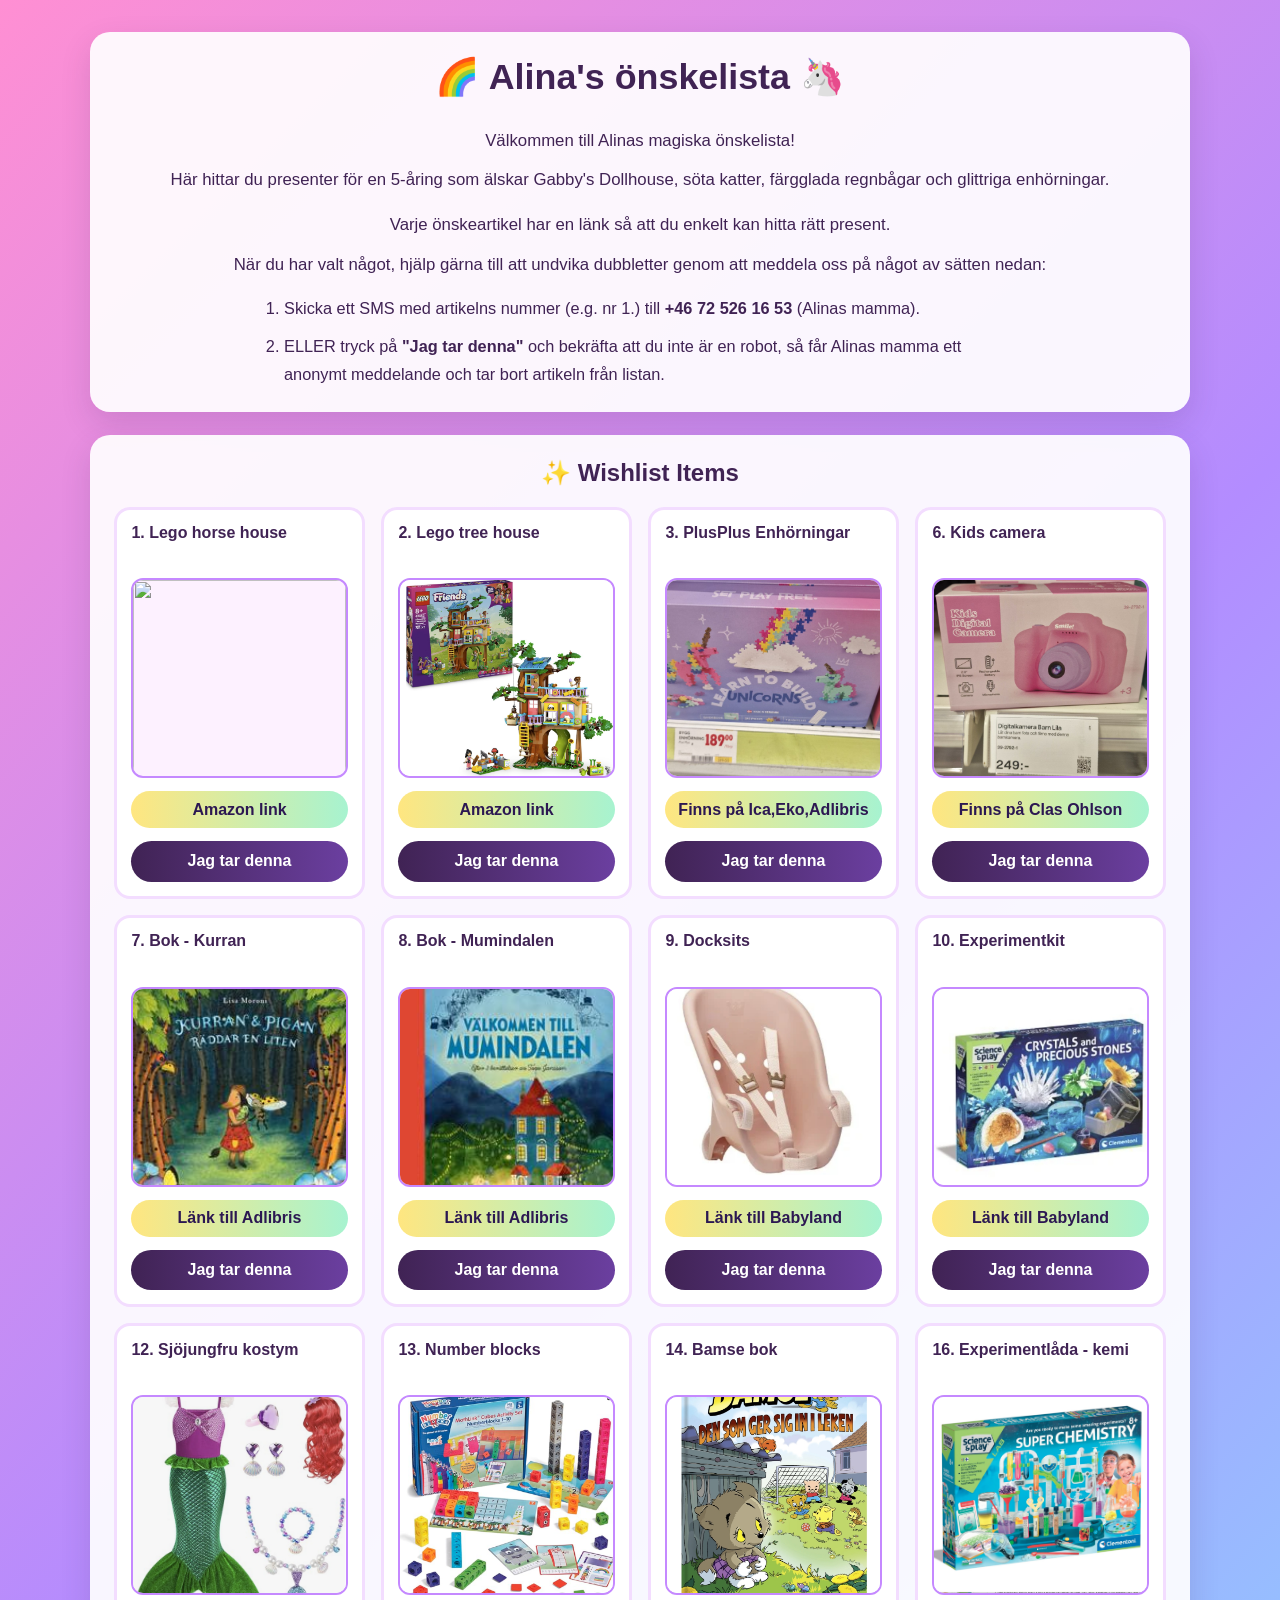
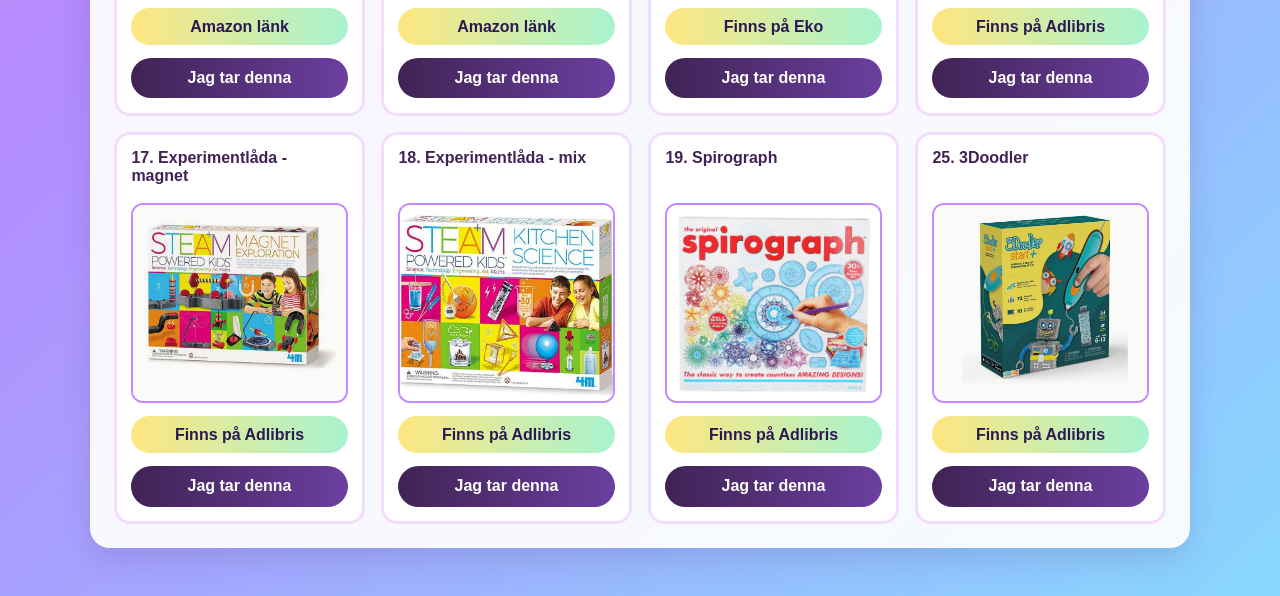
==== index.html @ ea9fad0f "Update index.html" ====
<!DOCTYPE html>
<html lang="en">
  <head>
    <meta charset="UTF-8" />
    <meta name="viewport" content="width=device-width, initial-scale=1.0" />
    <title>Wishlist for a 5-Year-Old</title>
    <link rel="stylesheet" href="styles.css" />
  </head>
  <body>
    <main class="container">
      <section class="welcome">
        <h1>🌈 Alina's önskelista 🦄</h1>
        <p class="welcome-intro">
          Välkommen till Alinas magiska önskelista! 
        </p>
                <p class="welcome-intro">
        Här hittar du presenter för en
          5-åring som älskar Gabby's Dollhouse, söta katter, färgglada regnbågar
          och glittriga enhörningar.
        </p>
        </br>
        <p class="welcome-intro">
          Varje önskeartikel har en länk så att du enkelt kan hitta rätt present.
          
        </p>
              <p class="welcome-intro">
          När du har valt något, hjälp gärna till att undvika dubbletter genom att
          meddela oss på något av sätten nedan:
        </p>
        <ol class="welcome-steps">
          <li>Skicka ett SMS med artikelns nummer (e.g. nr 1.) till <strong>+46 72 526 16 53</strong> (Alinas mamma).</li>
          <li>
            ELLER tryck på <strong>"Jag tar denna"</strong> och bekräfta att du inte är en robot,
            så får Alinas mamma ett anonymt meddelande och tar bort artikeln från listan.
          </li>

        </ol>
      </section>

      <section class="wishlist" aria-label="Wishlist items">
        <h2>✨ Wishlist Items</h2>
        <div class="grid">
          <article class="card"><h3>1. Lego horse house</h3><img class="item-image" src="WHish-list-item-1.png" />
            <a href="https://www.amazon.se/LEGO-Friends-H%C3%A4ststall-och-ridskola/dp/B0FPXHB8YZ/ref=asc_df_B0FPXHB8YZ?mcid=880373dd1cca3100a5e984766bdd4320&tag=shpngadsglede-21&linkCode=df0&hvadid=719802890798&hvpos=&hvnetw=g&hvrand=1213358204172067485&hvpone=&hvptwo=&hvqmt=&hvdev=c&hvdvcmdl=&hvlocint=&hvlocphy=1012200&hvtargid=pla-2525229143237&psc=1&language=sv_SE&gad_source=1">Amazon link</a>
            <div class="message-container">
              <form class="message-form" target="_blank" action="https://formsubmit.co/maryia.tuleika@gmail.com" method="POST">
                <input type="hidden" name="_subject" value="item no 1" />
                <input type="hidden" name="_next" value="https://maryiat.github.io/Whish-list/thank-you.html" />
                <button type="submit" class="btn btn-lg btn-dark btn-block message-button">Jag tar denna</button>
              </form>
            </div></article>
          <article class="card"><h3>2. Lego tree house</h3><img class="item-image" src="WHish-list-item-2.png" />
            <a href="https://www.amazon.se/LEGO-V%C3%A4nskapstr%C3%A4dkoja-L%C3%A5tsaslekar-Naturlekset-42652/dp/B0DHSCPGTZ/ref=asc_df_B0DHSCPGTZ?mcid=c8f83c436cdd3b0e9b49b807bb316415&tag=shpngadsglede-21&linkCode=df0&hvadid=719802890795&hvpos=&hvnetw=g&hvrand=15112792041895291995&hvpone=&hvptwo=&hvqmt=&hvdev=c&hvdvcmdl=&hvlocint=&hvlocphy=1012200&hvtargid=pla-2455682030877&psc=1&language=sv_SE&gad_source=1">Amazon link</a>
            <div class="message-container">
              <form class="message-form" target="_blank" action="https://formsubmit.co/maryia.tuleika@gmail.com" method="POST">
                <input type="hidden" name="_subject" value="item no 2" />
                <input type="hidden" name="_next" value="https://maryiat.github.io/Whish-list/thank-you.html" />
                <button type="submit" class="btn btn-lg btn-dark btn-block message-button">Jag tar denna</button>
              </form>
            </div></article>
          <article class="card"><h3>3. PlusPlus Enhörningar</h3><img class="item-image" src="Whish-list-item-3.jpg" />
            <a href="https://www.adlibris.com/sv/produkt/learn-to-build-unicorns-plus-plus-51631193?article=P51631193&utm_source=google&utm_medium=cpc&utm_campaign=AR-SE%3A+Z+-+pMAX+-+Generic+-+Leksaker+-+Mid&dema_id=23063528319&gad_source=1&gad_campaignid=23063534844&gbraid=0AAAAAD_BAOdmgQ7UG6wPJEmXr1L637tAt&gclid=Cj0KCQjwpv7NBhCzARIsADkIfWxTjI-SKkKOXuuGnrK2d0hfqMaGdkNDJNjwKOOFD9L6I53JuvfwNWkaAqrXEALw_wcB">Finns på Ica,Eko,Adlibris</a>
            <div class="message-container">
              <form class="message-form" target="_blank" action="https://formsubmit.co/maryia.tuleika@gmail.com" method="POST">
                <input type="hidden" name="_subject" value="item no 3" />
                <input type="hidden" name="_next" value="https://maryiat.github.io/Whish-list/thank-you.html" />
                <button type="submit" class="btn btn-lg btn-dark btn-block message-button">Jag tar denna</button>
              </form>
            </div></article>
      
          <article class="card"><h3>6. Kids camera</h3><img class="item-image" src="Whish-list-item-6.jpg" />
            <a href="https://www.clasohlson.com/se/Digitalkamera-for-barn,-fran-3-ar/p/39-2792-1">Finns på Clas Ohlson</a>
            <div class="message-container">
              <form class="message-form" target="_blank" action="https://formsubmit.co/maryia.tuleika@gmail.com" method="POST">
                <input type="hidden" name="_subject" value="item no 6" />
                <input type="hidden" name="_next" value="https://maryiat.github.io/Whish-list/thank-you.html" />
                <button type="submit" class="btn btn-lg btn-dark btn-block message-button">Jag tar denna</button>
              </form>
            </div></article>
          <article class="card"><h3>7. Bok - Kurran</h3><img class="item-image" src="Whish-list-item-7.jpg"  />
            <a href="https://www.adlibris.com/sv/bok/kurran-och-pigan-raddar-en-liten-9789178031993?utm_source=google&utm_medium=cpc&utm_campaign=AR-SE%3A+BOK+-+pMAX+-+Generic+-+B%C3%B6cker&dema_id=17628794369&gad_source=1&gad_campaignid=17340209662&gbraid=0AAAAAD_BAOfRXvNJg8f7do8nfeXYmF6bd&gclid=CjwKCAjw1N7NBhAoEiwAcPchp8BiLgqOqMJdHl1ORjgkYHWinV_FVhcE5StUMLdrB6iO6hrJPk_c7hoCR98QAvD_BwE">Länk till Adlibris</a>
            <div class="message-container">
              <form class="message-form" target="_blank" action="https://formsubmit.co/maryia.tuleika@gmail.com" method="POST">
                <input type="hidden" name="_subject" value="item no 7" />
                <input type="hidden" name="_next" value="https://maryiat.github.io/Whish-list/thank-you.html" />
                <button type="submit" class="btn btn-lg btn-dark btn-block message-button">Jag tar denna</button>
              </form>
            </div></article>
          <article class="card"><h3>8. Bok - Mumindalen </h3><img class="item-image" src="Whish-list-item-8.jpg"  />
            <a href="https://www.adlibris.com/sv/bok/valkommen-till-mumindalen-efter-3-berattelser-av-tove-jansson-9789179797362">Länk till Adlibris</a>
            <div class="message-container">
              <form class="message-form" target="_blank" action="https://formsubmit.co/maryia.tuleika@gmail.com" method="POST">
                <input type="hidden" name="_subject" value="item no 8" />
                <input type="hidden" name="_next" value="https://maryiat.github.io/Whish-list/thank-you.html" />
                <button type="submit" class="btn btn-lg btn-dark btn-block message-button">Jag tar denna</button>
              </form>
            </div></article>
          <article class="card"><h3>9. Docksits </h3><img class="item-image" src="Whish-list-item-9.jpg" />
            <a href="https://www.babyland.se/skrallan-cykelsits-1?utm_source=google&utm_medium=cpc&utm_campaign=P%20-%20PMax%20-%20All%20Categories&gad_source=1&gad_campaignid=22760311623&gbraid=0AAAAADu4Xx1A8Vr4L7t2-4hifzZECTrOY&gclid=CjwKCAjw1N7NBhAoEiwAcPchp6dSCoRWs2vWmeJO2uPCxlilKIzuMusa9m5PxoFf3xsHhapbbKhn8hoC214QAvD_BwE">Länk till Babyland</a>
            <div class="message-container">
              <form class="message-form" target="_blank" action="https://formsubmit.co/maryia.tuleika@gmail.com" method="POST">
                <input type="hidden" name="_subject" value="item no 9" />
                <input type="hidden" name="_next" value="https://maryiat.github.io/Whish-list/thank-you.html" />
                <button type="submit" class="btn btn-lg btn-dark btn-block message-button">Jag tar denna</button>
              </form>
            </div></article>
          <article class="card"><h3>10. Experimentkit</h3><img class="item-image" src="Whish-list-item-10.jpg"  />
            <a href="https://www.babyland.se/clementoni-science-play-gor-kristaller-stor-pack">Länk till Babyland</a>
            <div class="message-container">
              <form class="message-form" target="_blank" action="https://formsubmit.co/maryia.tuleika@gmail.com" method="POST">
                <input type="hidden" name="_subject" value="item no 10" />
                <input type="hidden" name="_next" value="https://maryiat.github.io/Whish-list/thank-you.html" />
                <button type="submit" class="btn btn-lg btn-dark btn-block message-button">Jag tar denna</button>
              </form>
            </div></article>
          <article class="card"><h3>12. Sjöjungfru kostym</h3><img class="item-image" src="Whish-list-item-12.jpg" />
            <a href="https://www.amazon.se/AOOWU-Sj%C3%B6jungfrudr%C3%A4kt-prinsesskl%C3%A4nning-sj%C3%B6jungfruglitter-flickdr%C3%A4kt/dp/B0DL35GJTQ/ref=asc_df_B0DL36V66J?mcid=389a07dde0883a9bbd4b8913ab9298f8&tag=shpngadsglede-21&linkCode=df0&hvadid=719736909595&hvpos=&hvnetw=g&hvrand=1883366417435711355&hvpone=&hvptwo=&hvqmt=&hvdev=c&hvdvcmdl=&hvlocint=&hvlocphy=1012200&hvtargid=pla-2423112012364&language=sv_SE&gad_source=1&th=1&psc=1">Amazon länk</a>
            <div class="message-container">
              <form class="message-form" target="_blank" action="https://formsubmit.co/maryia.tuleika@gmail.com" method="POST">
                <input type="hidden" name="_subject" value="item no 12" />
                <input type="hidden" name="_next" value="https://maryiat.github.io/Whish-list/thank-you.html" />
                <button type="submit" class="btn btn-lg btn-dark btn-block message-button">Jag tar denna</button>
              </form>
            </div></article>
                    <article class="card"><h3>13. Number blocks</h3><img class="item-image" src="Whish-list-item-13.png" />
            <a href="https://www.amazon.se/Learning-Resources-LER4285-upps%C3%A4ttning-skicklighet/dp/B000URL296/ref=pd_sim_d_sccl_3_3/261-9720923-4616643?pd_rd_w=LYoTC&content-id=amzn1.sym.6800ffcd-663d-48ec-8351-ce2193cad9aa&pf_rd_p=6800ffcd-663d-48ec-8351-ce2193cad9aa&pf_rd_r=ZMMWNS619MJD71DAN32V&pd_rd_wg=ecD0K&pd_rd_r=9a82babb-1d77-4da3-8cab-692073fe2dcb&pd_rd_i=B000URL296&th=1">Amazon länk</a>
            <div class="message-container">
              <form class="message-form" target="_blank" action="https://formsubmit.co/maryia.tuleika@gmail.com" method="POST">
                <input type="hidden" name="_subject" value="item no 13" />
                <input type="hidden" name="_next" value="https://maryiat.github.io/Whish-list/thank-you.html" />
                <button type="submit" class="btn btn-lg btn-dark btn-block message-button">Jag tar denna</button>
              </form>
            </div></article>
          <article class="card"><h3>14. Bamse bok</h3><img class="item-image" src="Whish-list-item-14.jpg"  />
            <a href="https://www.ekostormarknad.se/sortiment/bamse-den-som-ger-sig-in-i-leken-9789157034090/">Finns på Eko</a>
            <div class="message-container">
              <form class="message-form" target="_blank" action="https://formsubmit.co/maryia.tuleika@gmail.com" method="POST">
                <input type="hidden" name="_subject" value="item no 14" />
                <input type="hidden" name="_next" value="https://maryiat.github.io/Whish-list/thank-you.html" />
                <button type="submit" class="btn btn-lg btn-dark btn-block message-button">Jag tar denna</button>
              </form>
            </div></article>
          <article class="card"><h3>16. Experimentlåda - kemi</h3><img class="item-image" src="Whish-list-item-16.jpg"  />
            <a href="https://www.adlibris.com/sv/produkt/super-chemistry-sefi-55631222?article=P55631222">Finns på Adlibris</a>
            <div class="message-container">
              <form class="message-form" target="_blank" action="https://formsubmit.co/maryia.tuleika@gmail.com" method="POST">
                <input type="hidden" name="_subject" value="item no 16" />
                <input type="hidden" name="_next" value="https://maryiat.github.io/Whish-list/thank-you.html" />
                <button type="submit" class="btn btn-lg btn-dark btn-block message-button">Jag tar denna</button>
              </form>
            </div></article>
          <article class="card"><h3>17. Experimentlåda - magnet</h3><img class="item-image" src="Whish-list-item-17.jpg" />
            <a href="https://www.adlibris.com/sv/produkt/4m-steam-deluxe-magnet-exploration-47066903?article=P47066903">Finns på Adlibris</a>
            <div class="message-container">
              <form class="message-form" target="_blank" action="https://formsubmit.co/maryia.tuleika@gmail.com" method="POST">
                <input type="hidden" name="_subject" value="item no 17" />
                <input type="hidden" name="_next" value="https://maryiat.github.io/Whish-list/thank-you.html" />
                <button type="submit" class="btn btn-lg btn-dark btn-block message-button">Jag tar denna</button>
              </form>
            </div></article>
          <article class="card"><h3>18. Experimentlåda - mix</h3><img class="item-image" src="Whish-list-item-18.jpg"  />
            <a href="https://www.adlibris.com/sv/produkt/4m-steam-deluxe-kitchen-science-47066902?article=P47066902">Finns på Adlibris</a>
            <div class="message-container">
              <form class="message-form" target="_blank" action="https://formsubmit.co/maryia.tuleika@gmail.com" method="POST">
                <input type="hidden" name="_subject" value="item no 18" />
                <input type="hidden" name="_next" value="https://maryiat.github.io/Whish-list/thank-you.html" />
                <button type="submit" class="btn btn-lg btn-dark btn-block message-button">Jag tar denna</button>
              </form>
            </div></article>
          <article class="card"><h3>19. Spirograph</h3><img class="item-image" src="Whish-list-item-19.jpg" />
            <a href="https://www.adlibris.com/sv/produkt/spirograph-set-med-tuschpennor-56044901?article=P56044901">Finns på Adlibris</a>
            <div class="message-container">
              <form class="message-form" target="_blank" action="https://formsubmit.co/maryia.tuleika@gmail.com" method="POST">
                <input type="hidden" name="_subject" value="item no 19" />
                <input type="hidden" name="_next" value="https://maryiat.github.io/Whish-list/thank-you.html" />
                <button type="submit" class="btn btn-lg btn-dark btn-block message-button">Jag tar denna</button>
              </form>
            </div></article>
          <article class="card"><h3>25. 3Doodler</h3><img class="item-image" src="Whish-list-item-25.jpg" />
            <a href="https://www.adlibris.com/sv/produkt/3doodler-start-essential-3d-penna-52996311?article=P52996311">Finns på Adlibris</a>
            <div class="message-container">
              <form class="message-form" target="_blank" action="https://formsubmit.co/maryia.tuleika@gmail.com" method="POST">
                <input type="hidden" name="_subject" value="item no 25" />
                <input type="hidden" name="_next" value="https://maryiat.github.io/Whish-list/thank-you.html" />
                <button type="submit" class="btn btn-lg btn-dark btn-block message-button">Jag tar denna</button>
              </form>
            </div></article>
        </div>
      </section>
    </main>
  </body>
</html>
---- styles.css ----
:root {
  --pink: #ff8fd3;
  --purple: #b38cff;
  --blue: #88d7ff;
  --yellow: #ffe680;
  --mint: #a7f3d0;
  --card-bg: #ffffff;
  --text: #402354;
}

* {
  box-sizing: border-box;
}

body {
  margin: 0;
  font-family: "Trebuchet MS", "Comic Sans MS", "Arial", sans-serif;
  color: var(--text);
  background: linear-gradient(135deg, var(--pink), var(--purple), var(--blue));
  min-height: 100vh;
}

.container {
  width: min(1100px, 92%);
  margin: 2rem auto 3rem;
}

.welcome,
.wishlist {
  background: rgb(255 255 255 / 92%);
  border-radius: 20px;
  padding: 1.5rem;
  box-shadow: 0 12px 30px rgb(64 35 84 / 15%);
}

.welcome h1 {
  margin-top: 0;
  font-size: clamp(1.7rem, 2.8vw, 2.5rem);
  text-align: center;
}

.welcome p {
  line-height: 1.6;
  font-size: 1.05rem;
  text-align: center;
}

.welcome-intro {
  margin: 0;
}

.welcome-intro + .welcome-intro {
  margin-top: 0.8rem;
}

.welcome-steps {
  max-width: 760px;
  margin: 1rem auto 0;
  padding-left: 1.5rem;
  line-height: 1.7;
  font-size: 1.02rem;
}

.welcome-steps li + li {
  margin-top: 0.65rem;
}

.wishlist {
  margin-top: 1.4rem;
}

.wishlist h2 {
  margin-top: 0;
  text-align: center;
}

.grid {
  display: grid;
  grid-template-columns: repeat(auto-fit, minmax(220px, 1fr));
  gap: 1rem;
}

.card {
  background: var(--card-bg);
  border: 3px solid #f3ddff;
  border-radius: 16px;
  padding: 0.9rem;
  display: flex;
  flex-direction: column;
  gap: 0.8rem;
}

.card h3 {
  margin: 0;
  font-size: 1rem;
  min-height: 2.6rem;
}

.item-image {
  width: 100%;
  max-width: 300px;
  height: 200px;
  border-radius: 12px;
  border: 2px solid #c589ff;
  object-fit: cover;
  align-self: center;
  background: #fdf1ff;
}

.card a {
  background: linear-gradient(90deg, var(--yellow), var(--mint));
  color: #2c1852;
  text-decoration: none;
  text-align: center;
  padding: 0.6rem;
  border-radius: 999px;
  font-weight: 700;
}

.card a:hover,
.card a:focus-visible {
  filter: brightness(0.95);
}

.message-form {
  margin: 0;
}

.message-button {
  width: 100%;
  border: 0;
  border-radius: 999px;
  padding: 0.7rem 1rem;
  background: linear-gradient(90deg, #402354, #6b3fa0);
  color: #fff;
  font: inherit;
  font-weight: 700;
  cursor: pointer;
}

.message-button:hover,
.message-button:focus-visible {
  filter: brightness(1.08);
}


.thank-you-page {
  min-height: 100vh;
  display: grid;
  place-items: center;
}

.thank-you-card {
  max-width: 640px;
  margin: 0 auto;
  text-align: center;
}

.thank-you-emoji {
  margin: 0 0 0.75rem;
  font-size: clamp(2.5rem, 8vw, 4rem);
}

.thank-you-link {
  display: inline-flex;
  align-items: center;
  justify-content: center;
  margin-top: 1rem;
  padding: 0.8rem 1.4rem;
  border-radius: 999px;
  background: linear-gradient(90deg, var(--yellow), var(--mint));
  color: #2c1852;
  text-decoration: none;
  font-weight: 700;
}

.thank-you-link:hover,
.thank-you-link:focus-visible {
  filter: brightness(0.95);
}
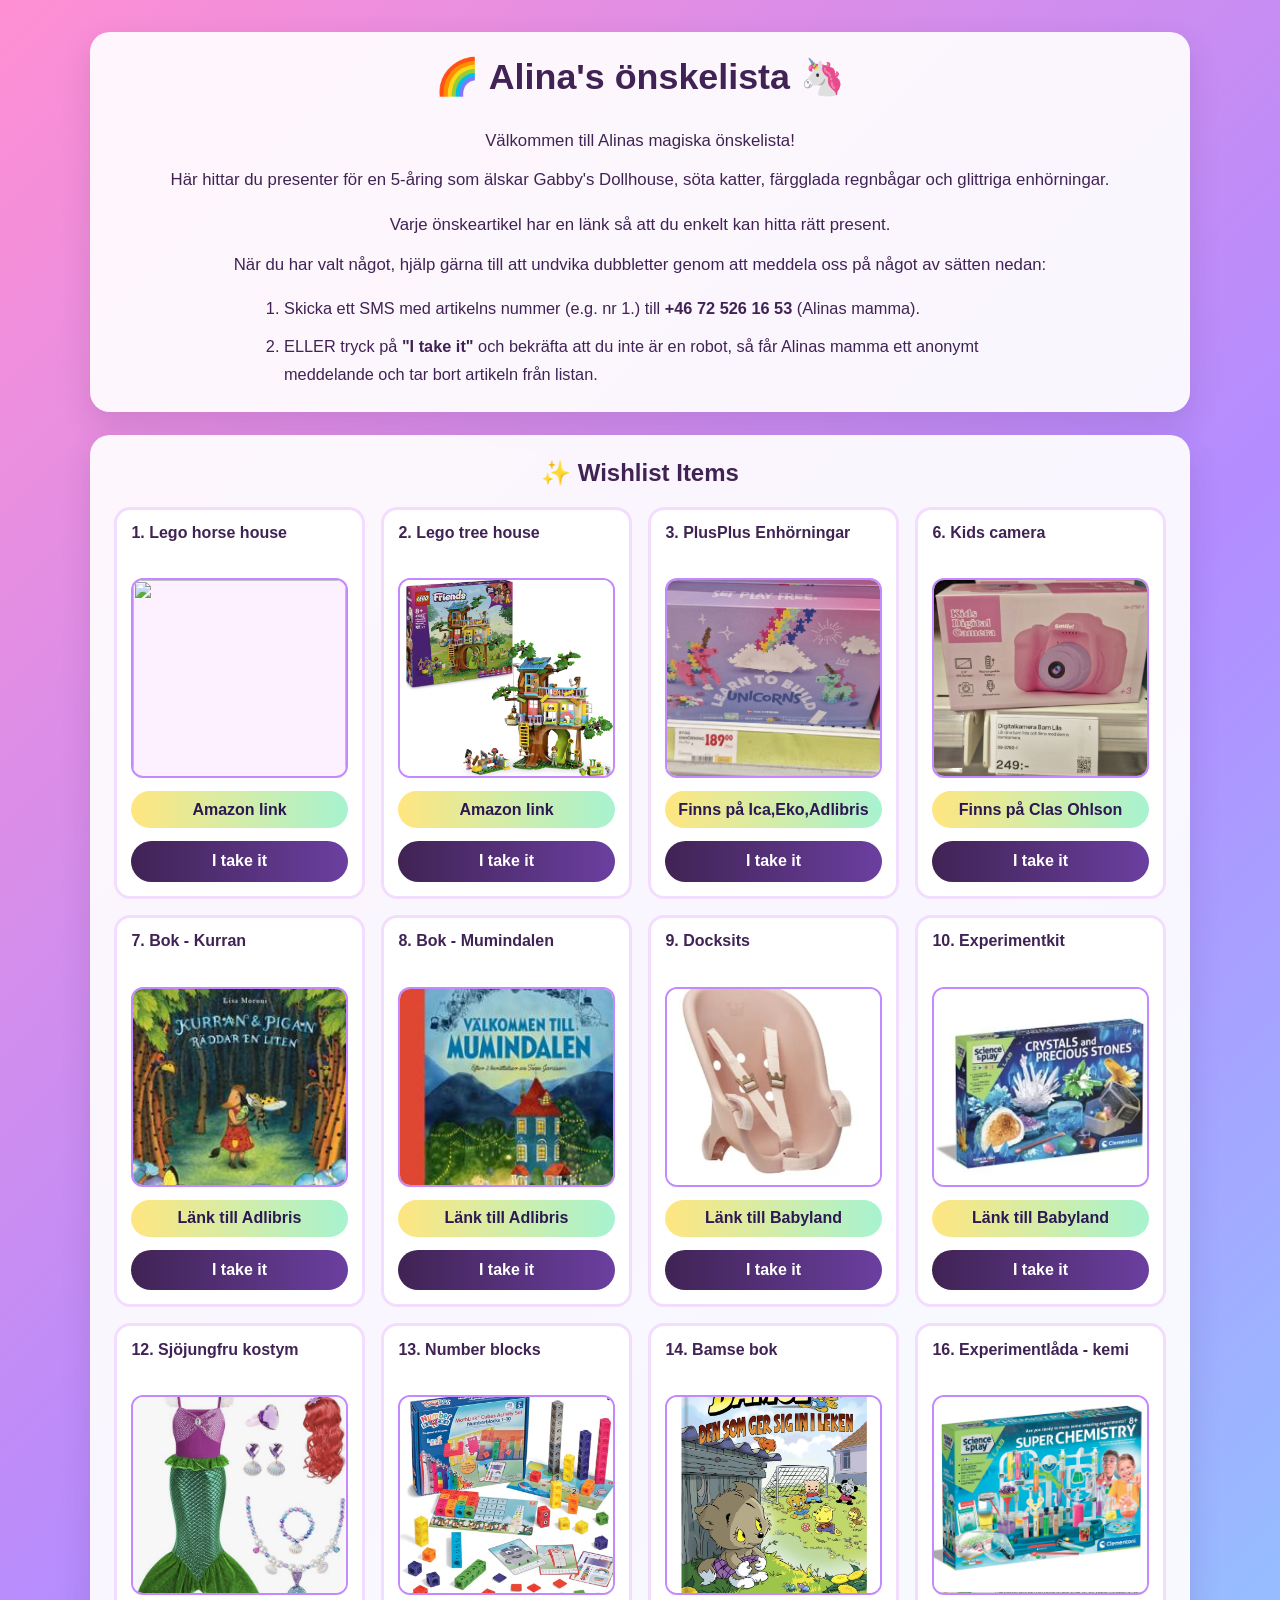
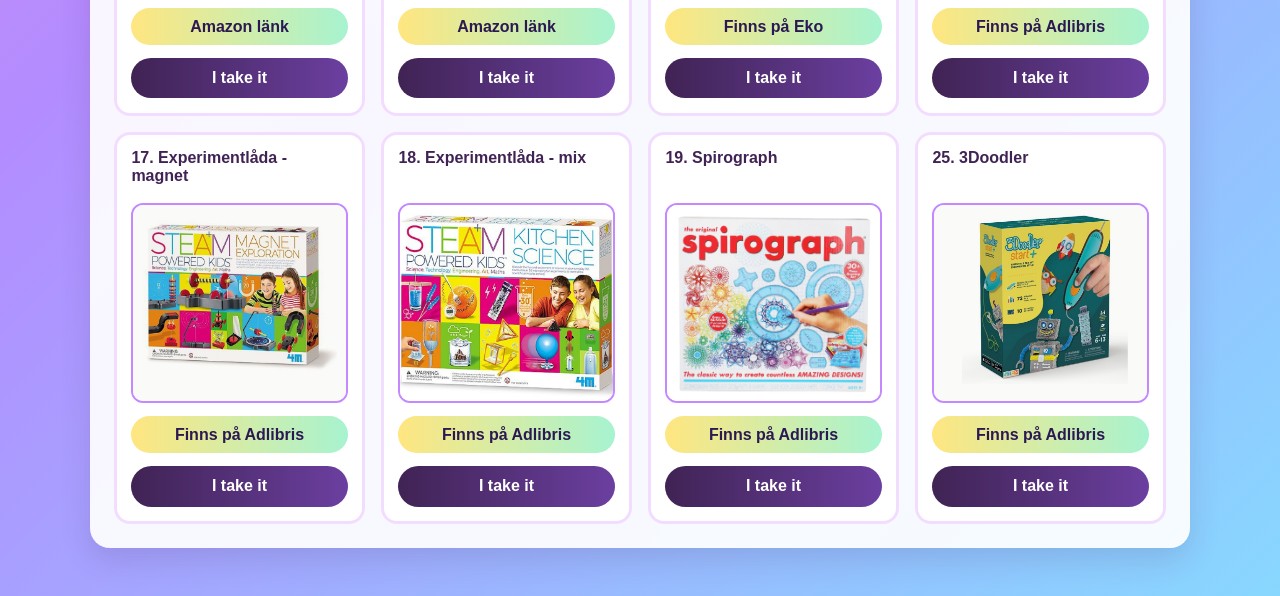
==== commit fdb1e163: "Update index.html" ====
--- a/index.html
+++ b/index.html
@@ -30,7 +30,7 @@
         <ol class="welcome-steps">
           <li>Skicka ett SMS med artikelns nummer (e.g. nr 1.) till <strong>+46 72 526 16 53</strong> (Alinas mamma).</li>
           <li>
-            ELLER tryck på <strong>"Jag tar denna"</strong> och bekräfta att du inte är en robot,
+            ELLER tryck på <strong>"I take it"</strong> och bekräfta att du inte är en robot,
             så får Alinas mamma ett anonymt meddelande och tar bort artikeln från listan.
           </li>
 
@@ -46,7 +46,7 @@
               <form class="message-form" target="_blank" action="https://formsubmit.co/maryia.tuleika@gmail.com" method="POST">
                 <input type="hidden" name="_subject" value="item no 1" />
                 <input type="hidden" name="_next" value="https://maryiat.github.io/Whish-list/thank-you.html" />
-                <button type="submit" class="btn btn-lg btn-dark btn-block message-button">Jag tar denna</button>
+                <button type="submit" class="btn btn-lg btn-dark btn-block message-button">I take it</button>
               </form>
             </div></article>
           <article class="card"><h3>2. Lego tree house</h3><img class="item-image" src="WHish-list-item-2.png" />
@@ -55,7 +55,7 @@
               <form class="message-form" target="_blank" action="https://formsubmit.co/maryia.tuleika@gmail.com" method="POST">
                 <input type="hidden" name="_subject" value="item no 2" />
                 <input type="hidden" name="_next" value="https://maryiat.github.io/Whish-list/thank-you.html" />
-                <button type="submit" class="btn btn-lg btn-dark btn-block message-button">Jag tar denna</button>
+                <button type="submit" class="btn btn-lg btn-dark btn-block message-button">I take it</button>
               </form>
             </div></article>
           <article class="card"><h3>3. PlusPlus Enhörningar</h3><img class="item-image" src="Whish-list-item-3.jpg" />
@@ -64,7 +64,7 @@
               <form class="message-form" target="_blank" action="https://formsubmit.co/maryia.tuleika@gmail.com" method="POST">
                 <input type="hidden" name="_subject" value="item no 3" />
                 <input type="hidden" name="_next" value="https://maryiat.github.io/Whish-list/thank-you.html" />
-                <button type="submit" class="btn btn-lg btn-dark btn-block message-button">Jag tar denna</button>
+                <button type="submit" class="btn btn-lg btn-dark btn-block message-button">I take it</button>
               </form>
             </div></article>
       
@@ -74,7 +74,7 @@
               <form class="message-form" target="_blank" action="https://formsubmit.co/maryia.tuleika@gmail.com" method="POST">
                 <input type="hidden" name="_subject" value="item no 6" />
                 <input type="hidden" name="_next" value="https://maryiat.github.io/Whish-list/thank-you.html" />
-                <button type="submit" class="btn btn-lg btn-dark btn-block message-button">Jag tar denna</button>
+                <button type="submit" class="btn btn-lg btn-dark btn-block message-button">I take it</button>
               </form>
             </div></article>
           <article class="card"><h3>7. Bok - Kurran</h3><img class="item-image" src="Whish-list-item-7.jpg"  />
@@ -83,7 +83,7 @@
               <form class="message-form" target="_blank" action="https://formsubmit.co/maryia.tuleika@gmail.com" method="POST">
                 <input type="hidden" name="_subject" value="item no 7" />
                 <input type="hidden" name="_next" value="https://maryiat.github.io/Whish-list/thank-you.html" />
-                <button type="submit" class="btn btn-lg btn-dark btn-block message-button">Jag tar denna</button>
+                <button type="submit" class="btn btn-lg btn-dark btn-block message-button">I take it</button>
               </form>
             </div></article>
           <article class="card"><h3>8. Bok - Mumindalen </h3><img class="item-image" src="Whish-list-item-8.jpg"  />
@@ -92,7 +92,7 @@
               <form class="message-form" target="_blank" action="https://formsubmit.co/maryia.tuleika@gmail.com" method="POST">
                 <input type="hidden" name="_subject" value="item no 8" />
                 <input type="hidden" name="_next" value="https://maryiat.github.io/Whish-list/thank-you.html" />
-                <button type="submit" class="btn btn-lg btn-dark btn-block message-button">Jag tar denna</button>
+                <button type="submit" class="btn btn-lg btn-dark btn-block message-button">I take it</button>
               </form>
             </div></article>
           <article class="card"><h3>9. Docksits </h3><img class="item-image" src="Whish-list-item-9.jpg" />
@@ -101,7 +101,7 @@
               <form class="message-form" target="_blank" action="https://formsubmit.co/maryia.tuleika@gmail.com" method="POST">
                 <input type="hidden" name="_subject" value="item no 9" />
                 <input type="hidden" name="_next" value="https://maryiat.github.io/Whish-list/thank-you.html" />
-                <button type="submit" class="btn btn-lg btn-dark btn-block message-button">Jag tar denna</button>
+                <button type="submit" class="btn btn-lg btn-dark btn-block message-button">I take it</button>
               </form>
             </div></article>
           <article class="card"><h3>10. Experimentkit</h3><img class="item-image" src="Whish-list-item-10.jpg"  />
@@ -110,7 +110,7 @@
               <form class="message-form" target="_blank" action="https://formsubmit.co/maryia.tuleika@gmail.com" method="POST">
                 <input type="hidden" name="_subject" value="item no 10" />
                 <input type="hidden" name="_next" value="https://maryiat.github.io/Whish-list/thank-you.html" />
-                <button type="submit" class="btn btn-lg btn-dark btn-block message-button">Jag tar denna</button>
+                <button type="submit" class="btn btn-lg btn-dark btn-block message-button">I take it</button>
               </form>
             </div></article>
           <article class="card"><h3>12. Sjöjungfru kostym</h3><img class="item-image" src="Whish-list-item-12.jpg" />
@@ -119,7 +119,7 @@
               <form class="message-form" target="_blank" action="https://formsubmit.co/maryia.tuleika@gmail.com" method="POST">
                 <input type="hidden" name="_subject" value="item no 12" />
                 <input type="hidden" name="_next" value="https://maryiat.github.io/Whish-list/thank-you.html" />
-                <button type="submit" class="btn btn-lg btn-dark btn-block message-button">Jag tar denna</button>
+                <button type="submit" class="btn btn-lg btn-dark btn-block message-button">I take it</button>
               </form>
             </div></article>
                     <article class="card"><h3>13. Number blocks</h3><img class="item-image" src="Whish-list-item-13.png" />
@@ -128,7 +128,7 @@
               <form class="message-form" target="_blank" action="https://formsubmit.co/maryia.tuleika@gmail.com" method="POST">
                 <input type="hidden" name="_subject" value="item no 13" />
                 <input type="hidden" name="_next" value="https://maryiat.github.io/Whish-list/thank-you.html" />
-                <button type="submit" class="btn btn-lg btn-dark btn-block message-button">Jag tar denna</button>
+                <button type="submit" class="btn btn-lg btn-dark btn-block message-button">I take it</button>
               </form>
             </div></article>
           <article class="card"><h3>14. Bamse bok</h3><img class="item-image" src="Whish-list-item-14.jpg"  />
@@ -137,7 +137,7 @@
               <form class="message-form" target="_blank" action="https://formsubmit.co/maryia.tuleika@gmail.com" method="POST">
                 <input type="hidden" name="_subject" value="item no 14" />
                 <input type="hidden" name="_next" value="https://maryiat.github.io/Whish-list/thank-you.html" />
-                <button type="submit" class="btn btn-lg btn-dark btn-block message-button">Jag tar denna</button>
+                <button type="submit" class="btn btn-lg btn-dark btn-block message-button">I take it</button>
               </form>
             </div></article>
           <article class="card"><h3>16. Experimentlåda - kemi</h3><img class="item-image" src="Whish-list-item-16.jpg"  />
@@ -146,7 +146,7 @@
               <form class="message-form" target="_blank" action="https://formsubmit.co/maryia.tuleika@gmail.com" method="POST">
                 <input type="hidden" name="_subject" value="item no 16" />
                 <input type="hidden" name="_next" value="https://maryiat.github.io/Whish-list/thank-you.html" />
-                <button type="submit" class="btn btn-lg btn-dark btn-block message-button">Jag tar denna</button>
+                <button type="submit" class="btn btn-lg btn-dark btn-block message-button">I take it</button>
               </form>
             </div></article>
           <article class="card"><h3>17. Experimentlåda - magnet</h3><img class="item-image" src="Whish-list-item-17.jpg" />
@@ -155,7 +155,7 @@
               <form class="message-form" target="_blank" action="https://formsubmit.co/maryia.tuleika@gmail.com" method="POST">
                 <input type="hidden" name="_subject" value="item no 17" />
                 <input type="hidden" name="_next" value="https://maryiat.github.io/Whish-list/thank-you.html" />
-                <button type="submit" class="btn btn-lg btn-dark btn-block message-button">Jag tar denna</button>
+                <button type="submit" class="btn btn-lg btn-dark btn-block message-button">I take it</button>
               </form>
             </div></article>
           <article class="card"><h3>18. Experimentlåda - mix</h3><img class="item-image" src="Whish-list-item-18.jpg"  />
@@ -164,7 +164,7 @@
               <form class="message-form" target="_blank" action="https://formsubmit.co/maryia.tuleika@gmail.com" method="POST">
                 <input type="hidden" name="_subject" value="item no 18" />
                 <input type="hidden" name="_next" value="https://maryiat.github.io/Whish-list/thank-you.html" />
-                <button type="submit" class="btn btn-lg btn-dark btn-block message-button">Jag tar denna</button>
+                <button type="submit" class="btn btn-lg btn-dark btn-block message-button">I take it</button>
               </form>
             </div></article>
           <article class="card"><h3>19. Spirograph</h3><img class="item-image" src="Whish-list-item-19.jpg" />
@@ -173,7 +173,7 @@
               <form class="message-form" target="_blank" action="https://formsubmit.co/maryia.tuleika@gmail.com" method="POST">
                 <input type="hidden" name="_subject" value="item no 19" />
                 <input type="hidden" name="_next" value="https://maryiat.github.io/Whish-list/thank-you.html" />
-                <button type="submit" class="btn btn-lg btn-dark btn-block message-button">Jag tar denna</button>
+                <button type="submit" class="btn btn-lg btn-dark btn-block message-button">I take it</button>
               </form>
             </div></article>
           <article class="card"><h3>25. 3Doodler</h3><img class="item-image" src="Whish-list-item-25.jpg" />
@@ -182,7 +182,7 @@
               <form class="message-form" target="_blank" action="https://formsubmit.co/maryia.tuleika@gmail.com" method="POST">
                 <input type="hidden" name="_subject" value="item no 25" />
                 <input type="hidden" name="_next" value="https://maryiat.github.io/Whish-list/thank-you.html" />
-                <button type="submit" class="btn btn-lg btn-dark btn-block message-button">Jag tar denna</button>
+                <button type="submit" class="btn btn-lg btn-dark btn-block message-button">I take it</button>
               </form>
             </div></article>
         </div>
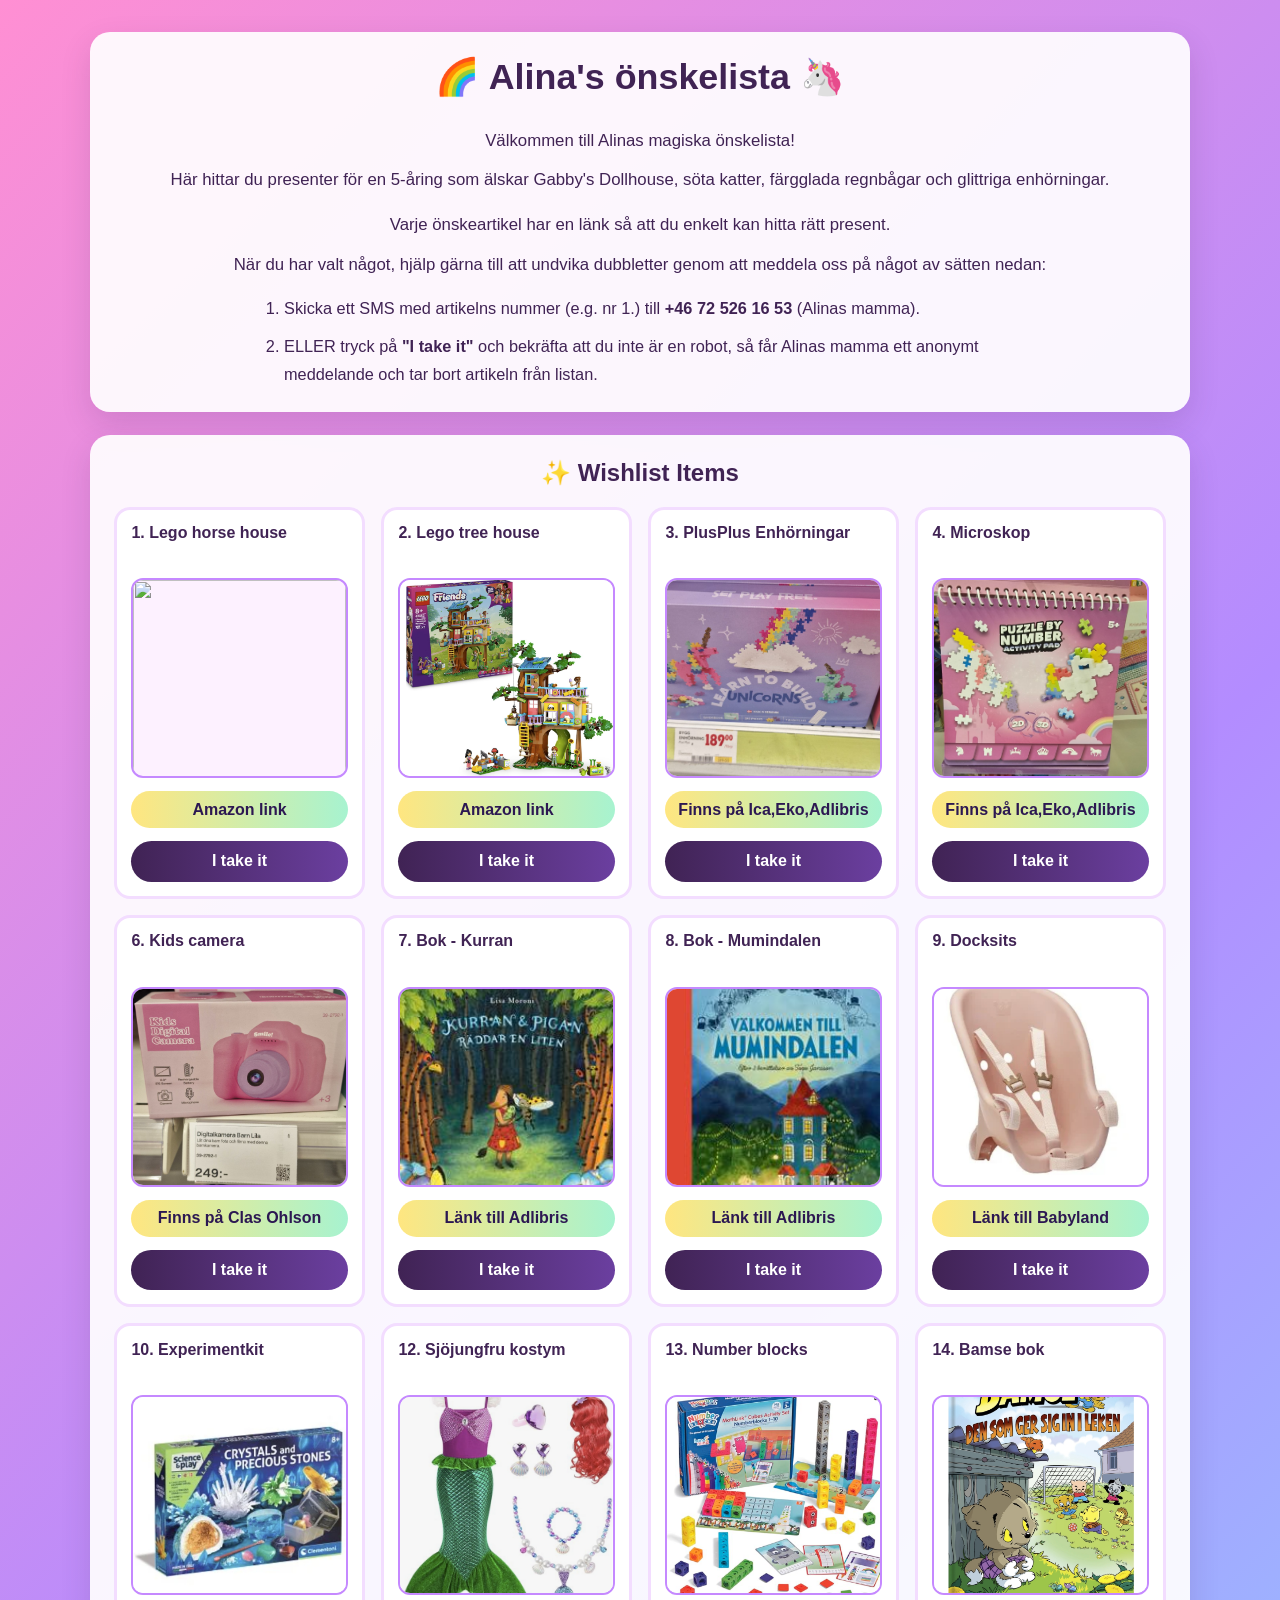
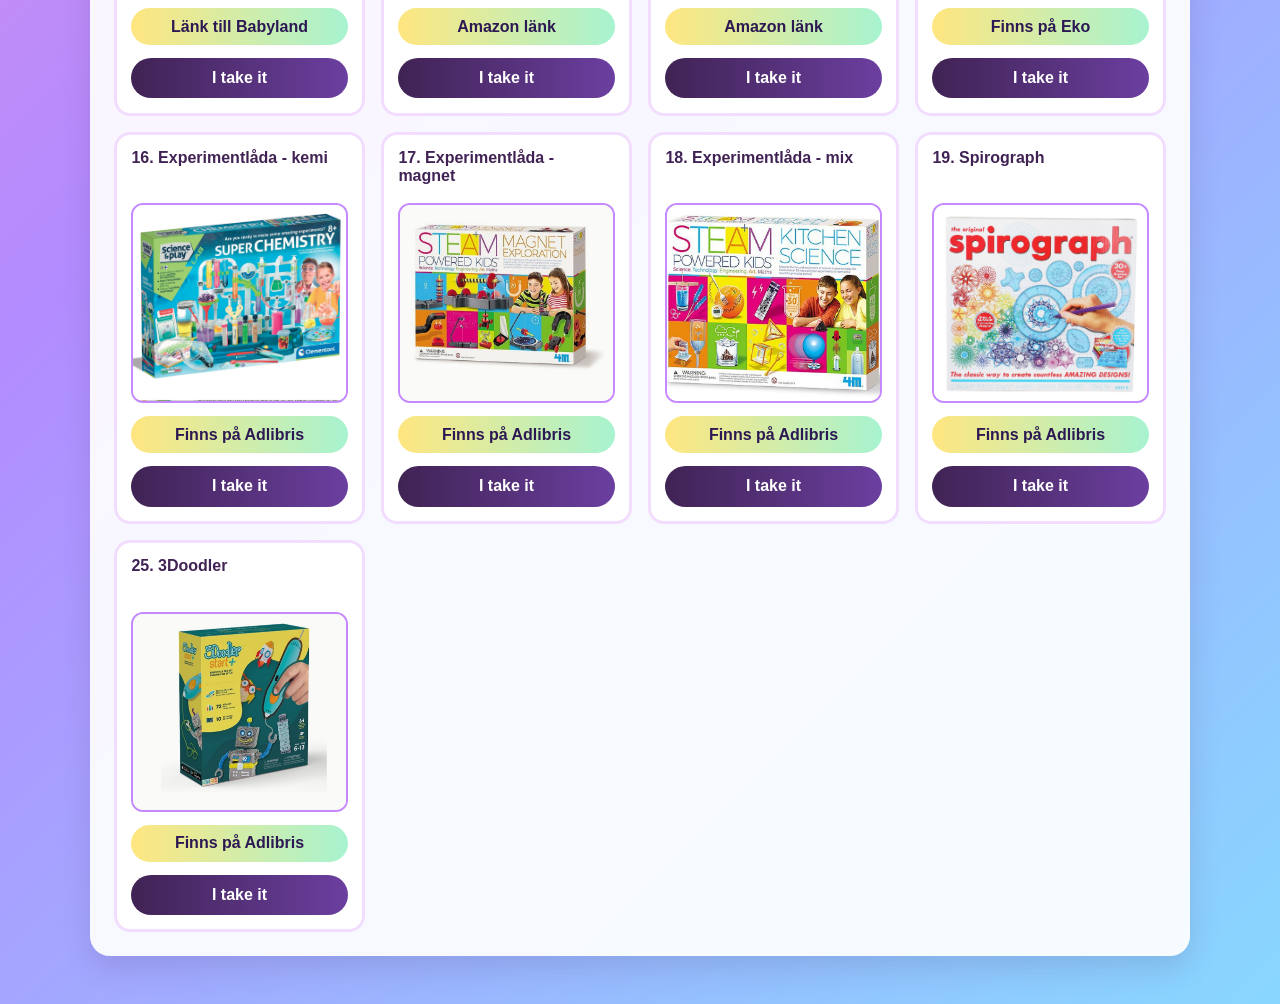
==== commit 006fb4d3: "Update index.html" ====
--- a/index.html
+++ b/index.html
@@ -67,6 +67,16 @@
                 <button type="submit" class="btn btn-lg btn-dark btn-block message-button">I take it</button>
               </form>
             </div></article>
+
+          <article class="card"><h3>4. Microskop</h3><img class="item-image" src="Whish-list-item-4.jpg" />
+            <a href="https://www.amazon.se/National-Geographic-9039001-Mikroskop-Genomlysning/dp/B018TYG4VM/ref=pd_rhf_dp_s_ci_mcx_mr__d_sccl_2_1/261-9720923-4616643?pd_rd_w=oUJd1&content-id=amzn1.sym.f44f7ea7-7b97-4e35-8f3a-3ce7c85781d7%3Aamzn1.symc.1d045b80-d35b-4fcc-9d94-11663c730254&pf_rd_p=f44f7ea7-7b97-4e35-8f3a-3ce7c85781d7&pf_rd_r=QVDCA3V51NCW6KK4G2SD&pd_rd_wg=OC5ex&pd_rd_r=38a243ed-7be0-4b77-a3d1-6878836771ab&pd_rd_i=B018TYG4VM&th=1">Finns på Ica,Eko,Adlibris</a>
+            <div class="message-container">
+              <form class="message-form" target="_blank" action="https://formsubmit.co/maryia.tuleika@gmail.com" method="POST">
+                <input type="hidden" name="_subject" value="item no 4" />
+                <input type="hidden" name="_next" value="https://maryiat.github.io/Whish-list/thank-you.html" />
+                <button type="submit" class="btn btn-lg btn-dark btn-block message-button">I take it</button>
+              </form>
+            </div></article>
       
           <article class="card"><h3>6. Kids camera</h3><img class="item-image" src="Whish-list-item-6.jpg" />
             <a href="https://www.clasohlson.com/se/Digitalkamera-for-barn,-fran-3-ar/p/39-2792-1">Finns på Clas Ohlson</a>
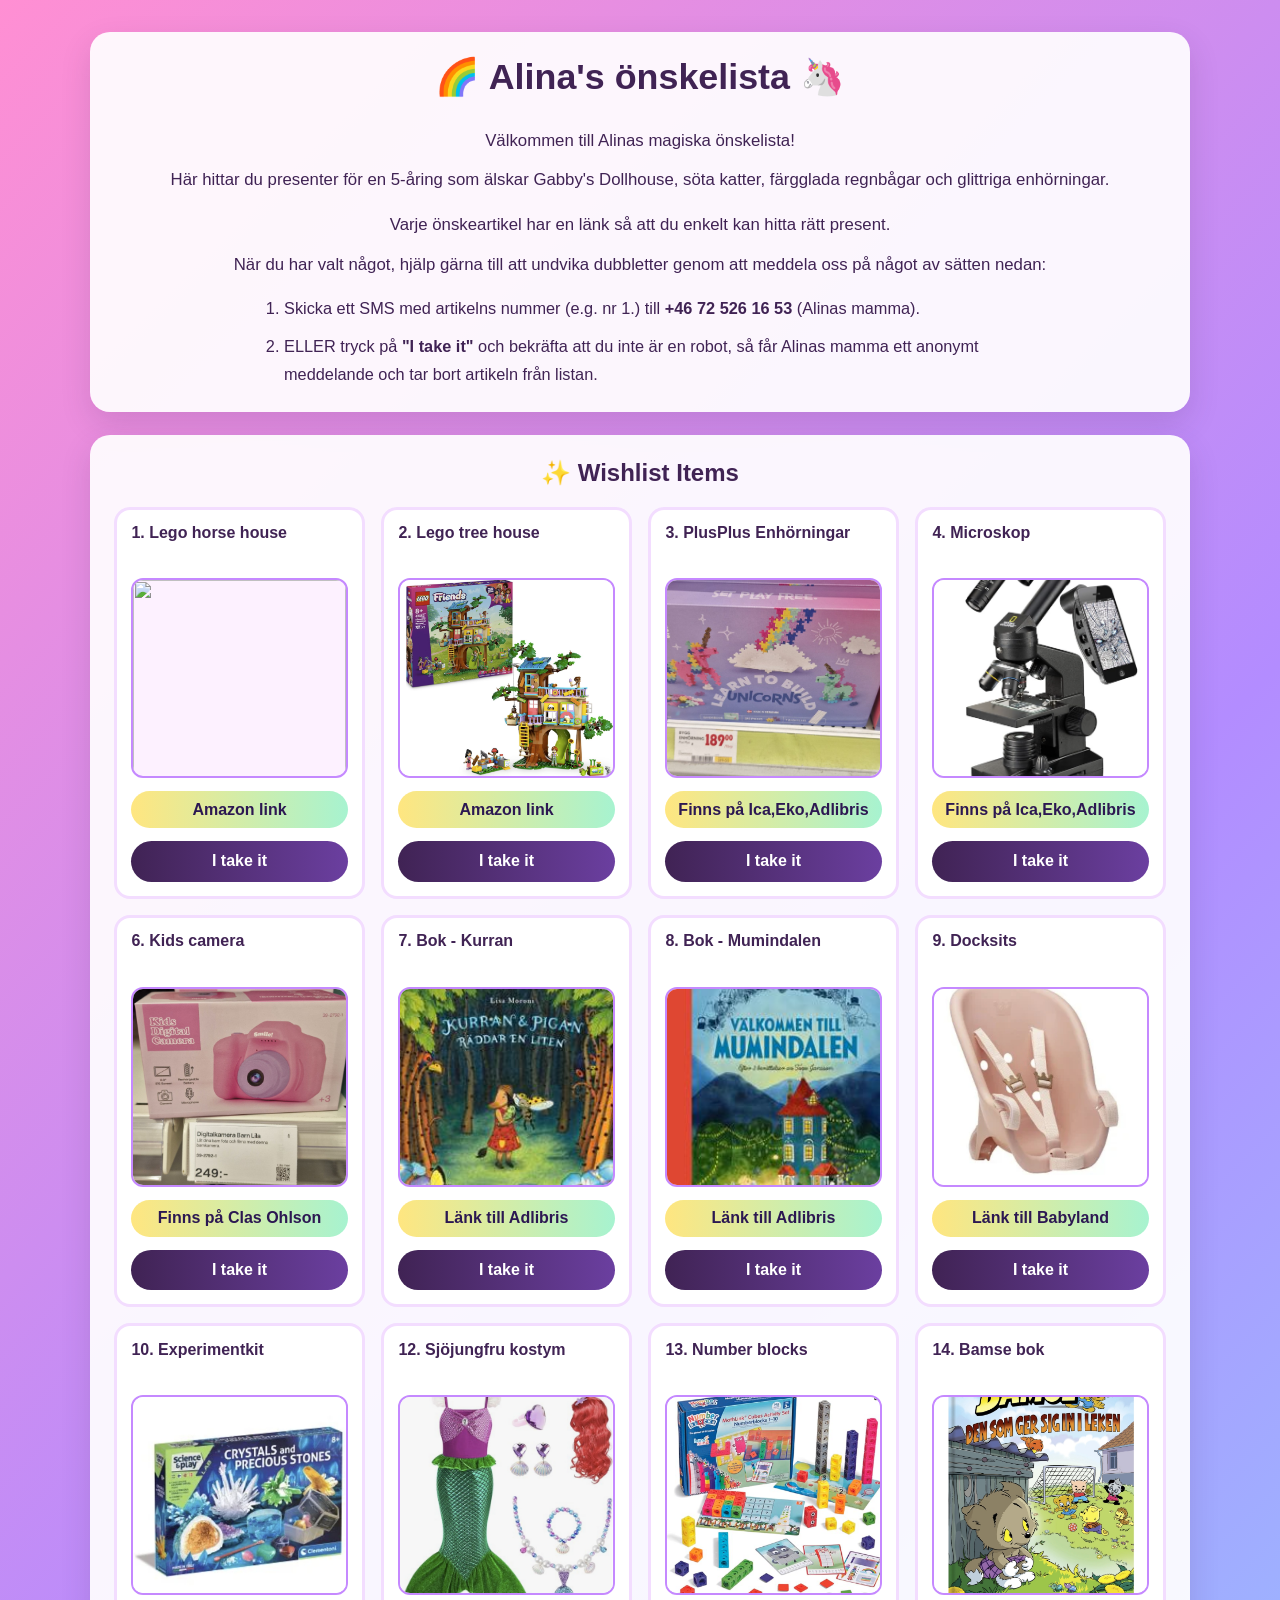
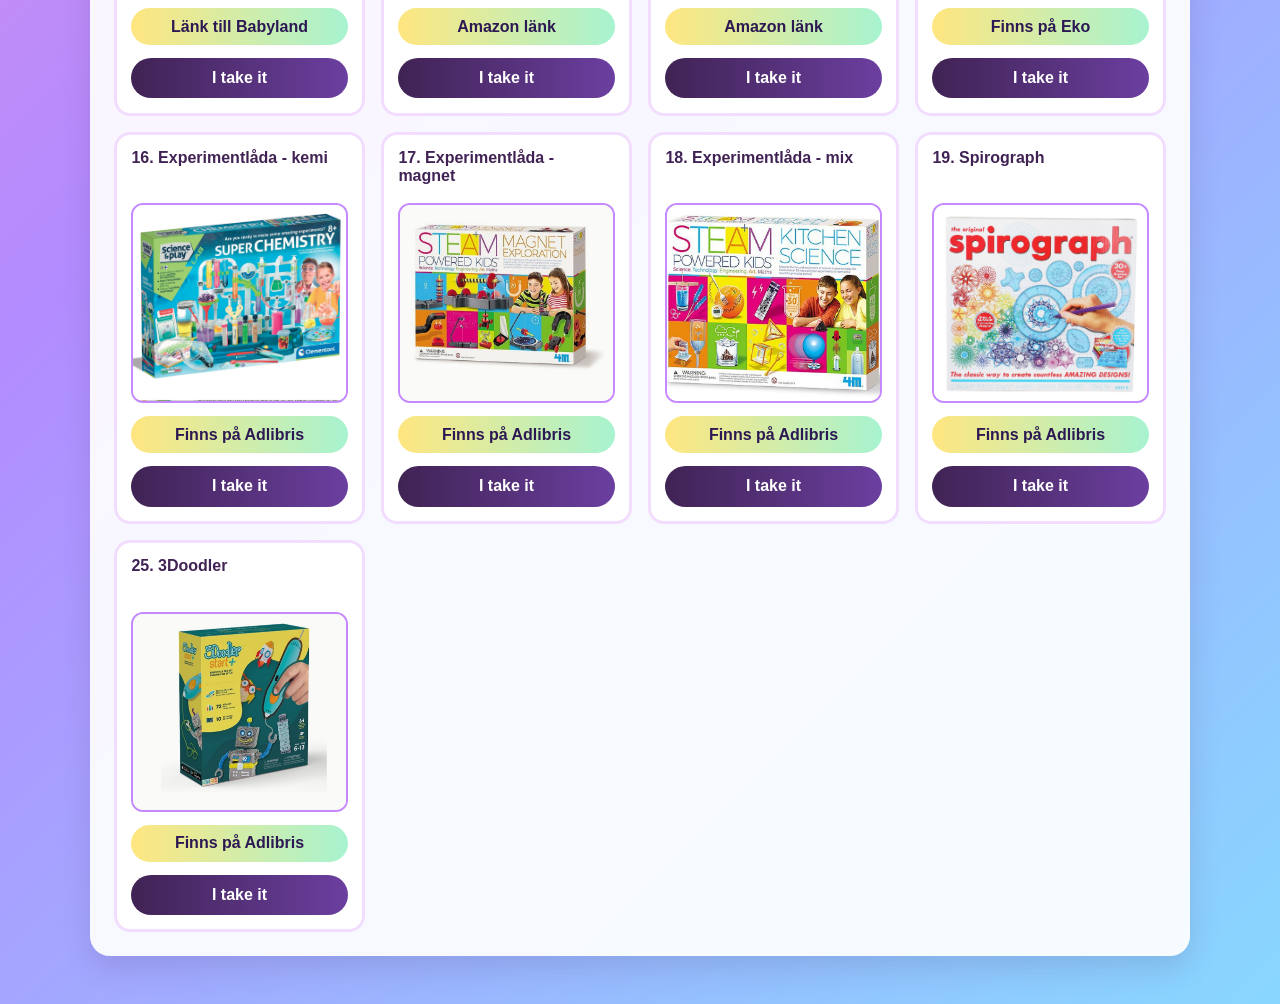
==== commit 8db9bf5c: "Update index.html" ====
--- a/index.html
+++ b/index.html
@@ -68,7 +68,7 @@
               </form>
             </div></article>
 
-          <article class="card"><h3>4. Microskop</h3><img class="item-image" src="Whish-list-item-4.jpg" />
+          <article class="card"><h3>4. Microskop</h3><img class="item-image" src="Whish-list-item-4.png" />
             <a href="https://www.amazon.se/National-Geographic-9039001-Mikroskop-Genomlysning/dp/B018TYG4VM/ref=pd_rhf_dp_s_ci_mcx_mr__d_sccl_2_1/261-9720923-4616643?pd_rd_w=oUJd1&content-id=amzn1.sym.f44f7ea7-7b97-4e35-8f3a-3ce7c85781d7%3Aamzn1.symc.1d045b80-d35b-4fcc-9d94-11663c730254&pf_rd_p=f44f7ea7-7b97-4e35-8f3a-3ce7c85781d7&pf_rd_r=QVDCA3V51NCW6KK4G2SD&pd_rd_wg=OC5ex&pd_rd_r=38a243ed-7be0-4b77-a3d1-6878836771ab&pd_rd_i=B018TYG4VM&th=1">Finns på Ica,Eko,Adlibris</a>
             <div class="message-container">
               <form class="message-form" target="_blank" action="https://formsubmit.co/maryia.tuleika@gmail.com" method="POST">
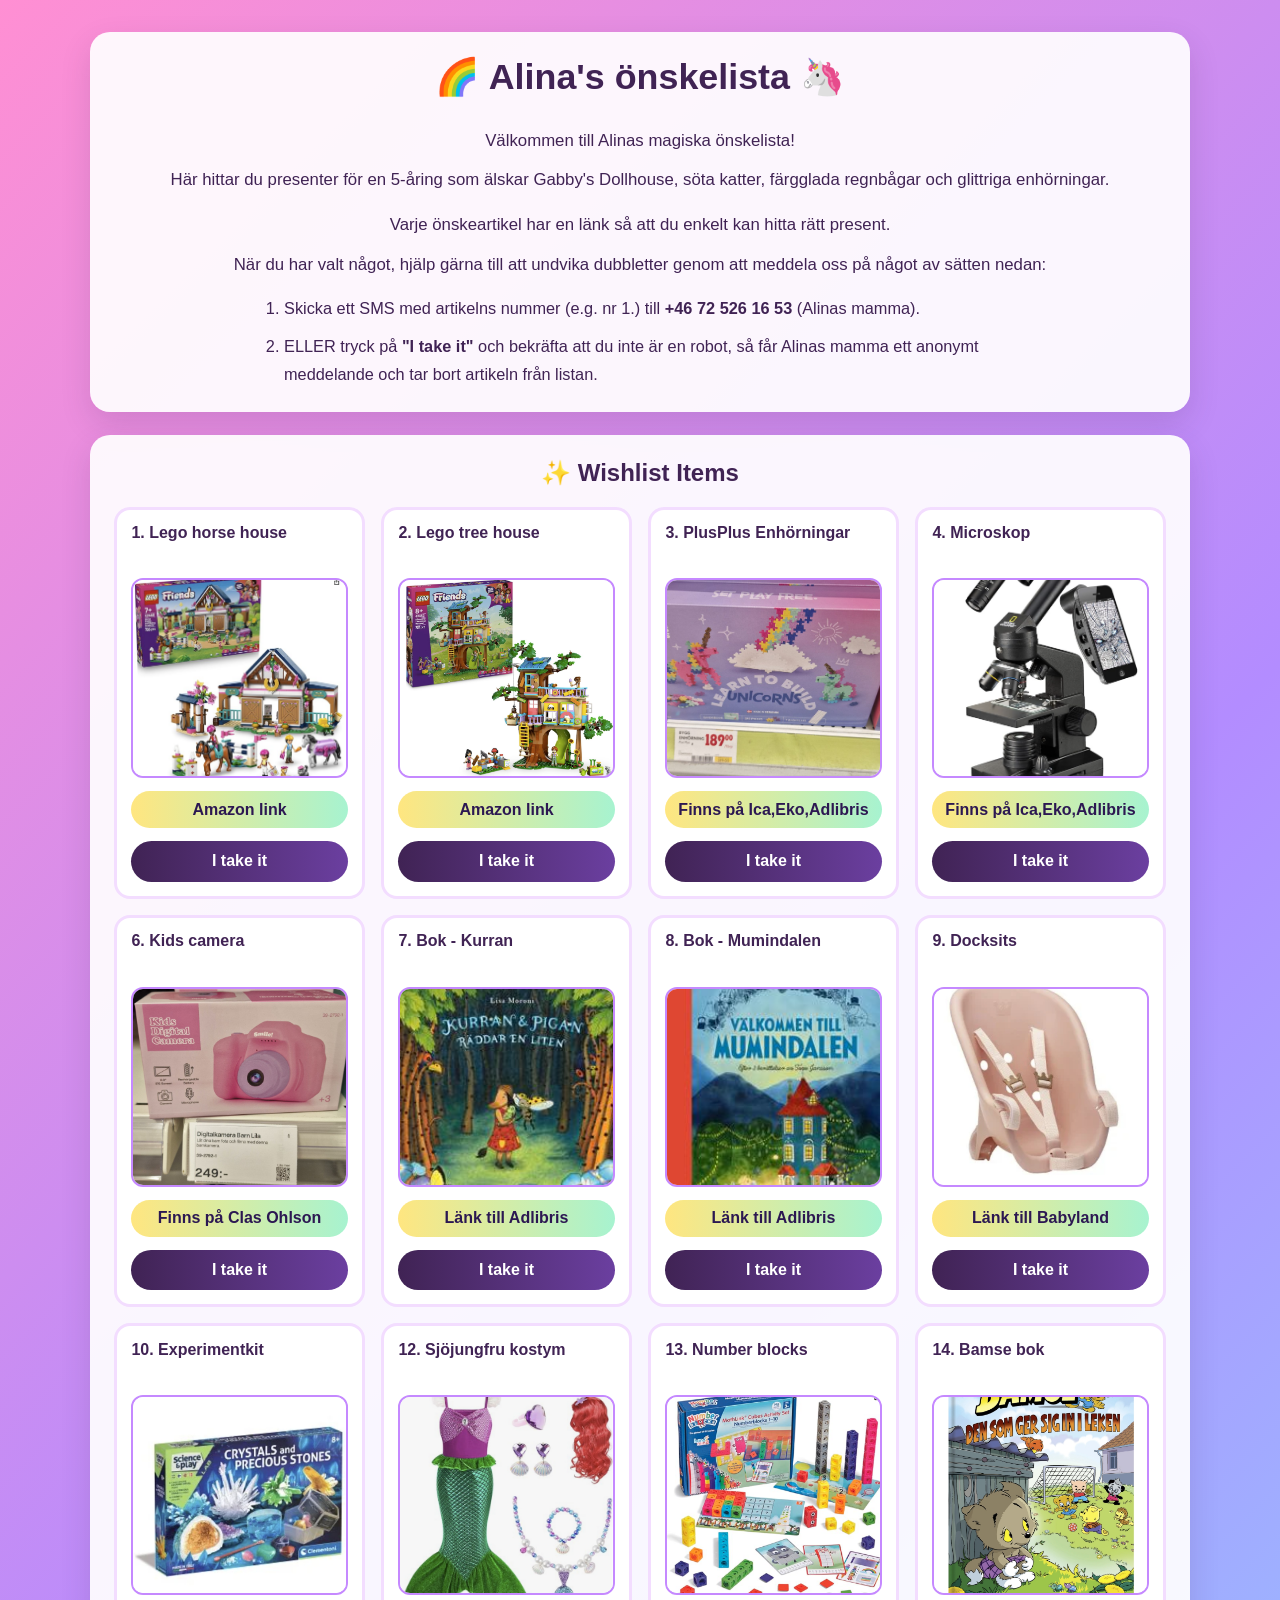
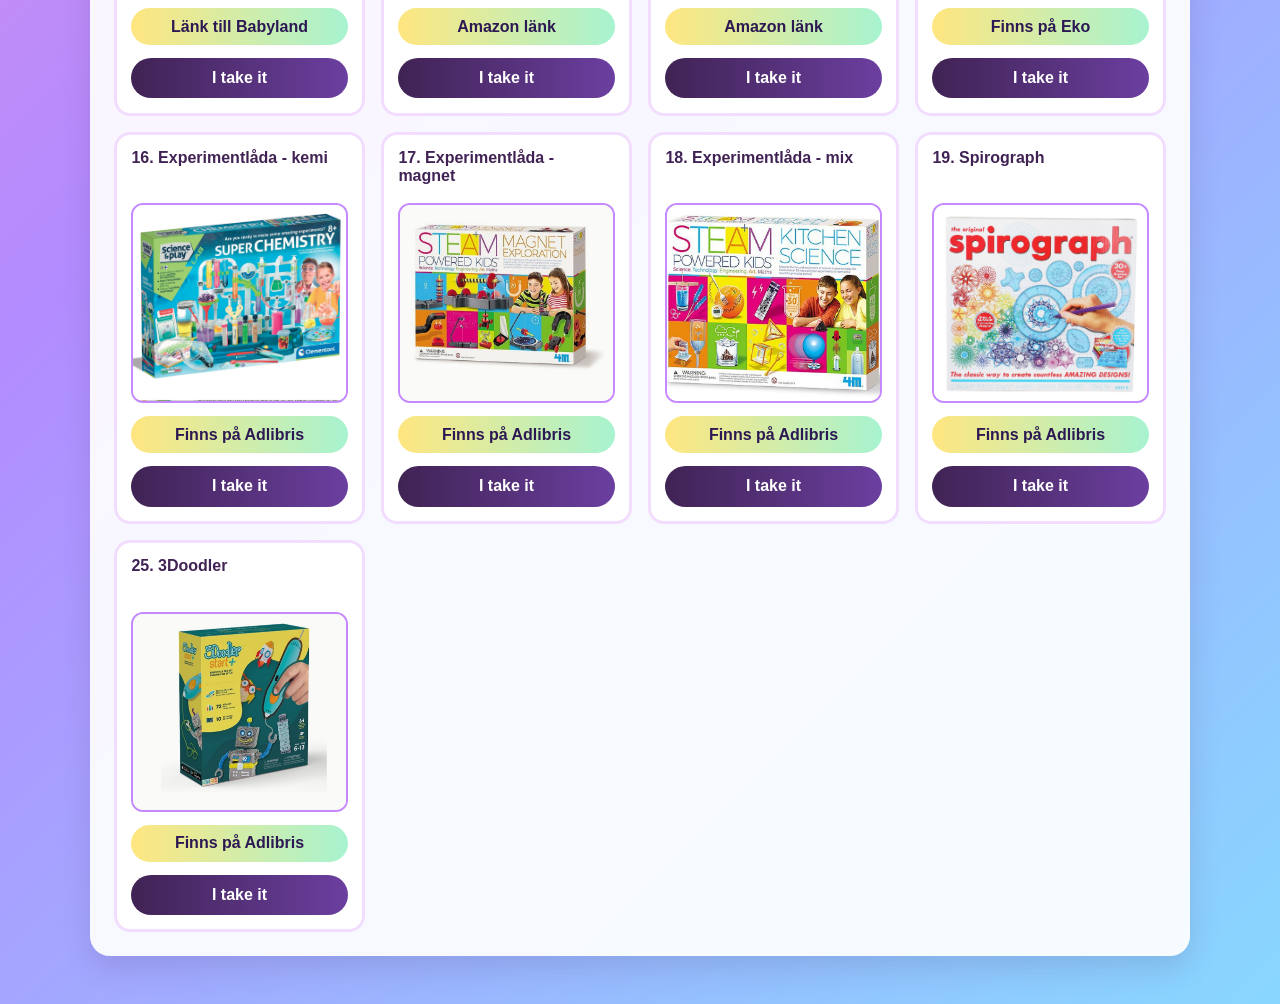
==== commit 0fa9be47: "Update index.html" ====
--- a/index.html
+++ b/index.html
@@ -40,7 +40,7 @@
       <section class="wishlist" aria-label="Wishlist items">
         <h2>✨ Wishlist Items</h2>
         <div class="grid">
-          <article class="card"><h3>1. Lego horse house</h3><img class="item-image" src="WHish-list-item-1.png" />
+          <article class="card"><h3>1. Lego horse house</h3><img class="item-image" src="Whish-list-item-1.png" />
             <a href="https://www.amazon.se/LEGO-Friends-H%C3%A4ststall-och-ridskola/dp/B0FPXHB8YZ/ref=asc_df_B0FPXHB8YZ?mcid=880373dd1cca3100a5e984766bdd4320&tag=shpngadsglede-21&linkCode=df0&hvadid=719802890798&hvpos=&hvnetw=g&hvrand=1213358204172067485&hvpone=&hvptwo=&hvqmt=&hvdev=c&hvdvcmdl=&hvlocint=&hvlocphy=1012200&hvtargid=pla-2525229143237&psc=1&language=sv_SE&gad_source=1">Amazon link</a>
             <div class="message-container">
               <form class="message-form" target="_blank" action="https://formsubmit.co/maryia.tuleika@gmail.com" method="POST">
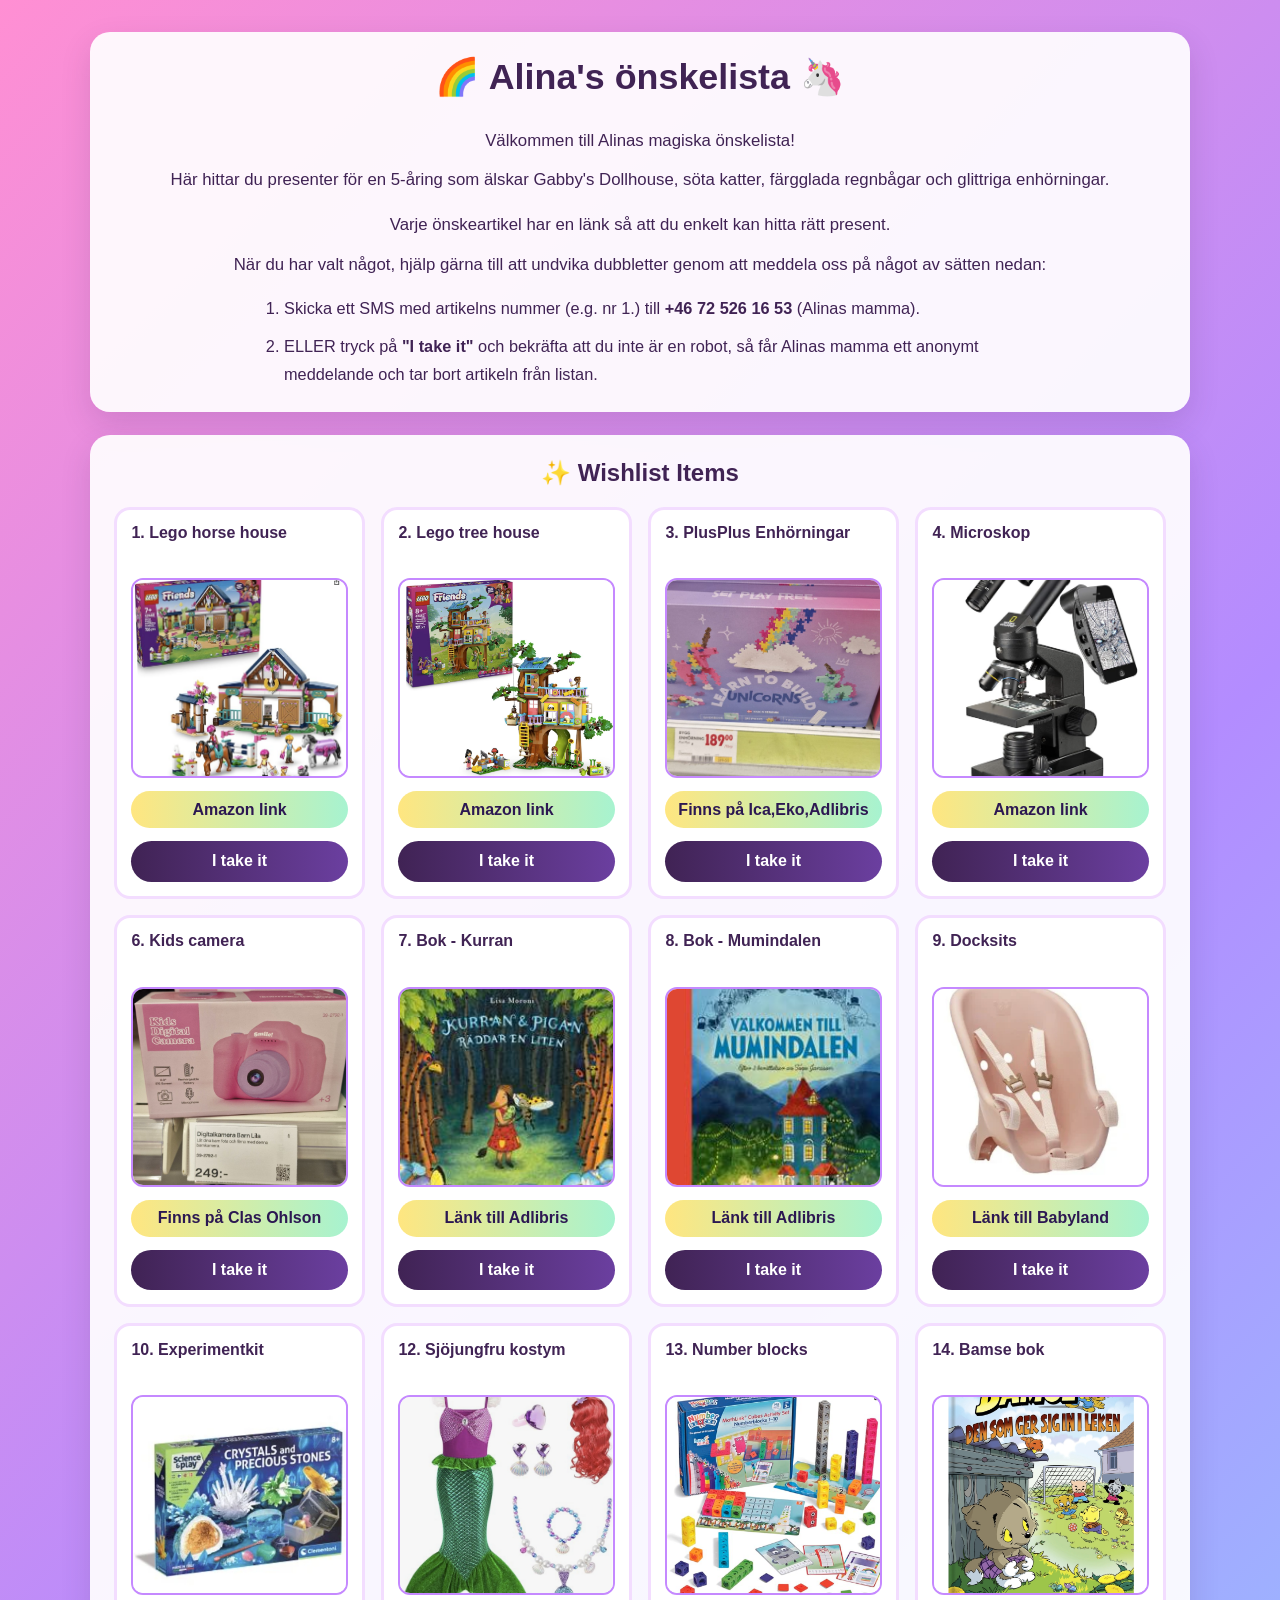
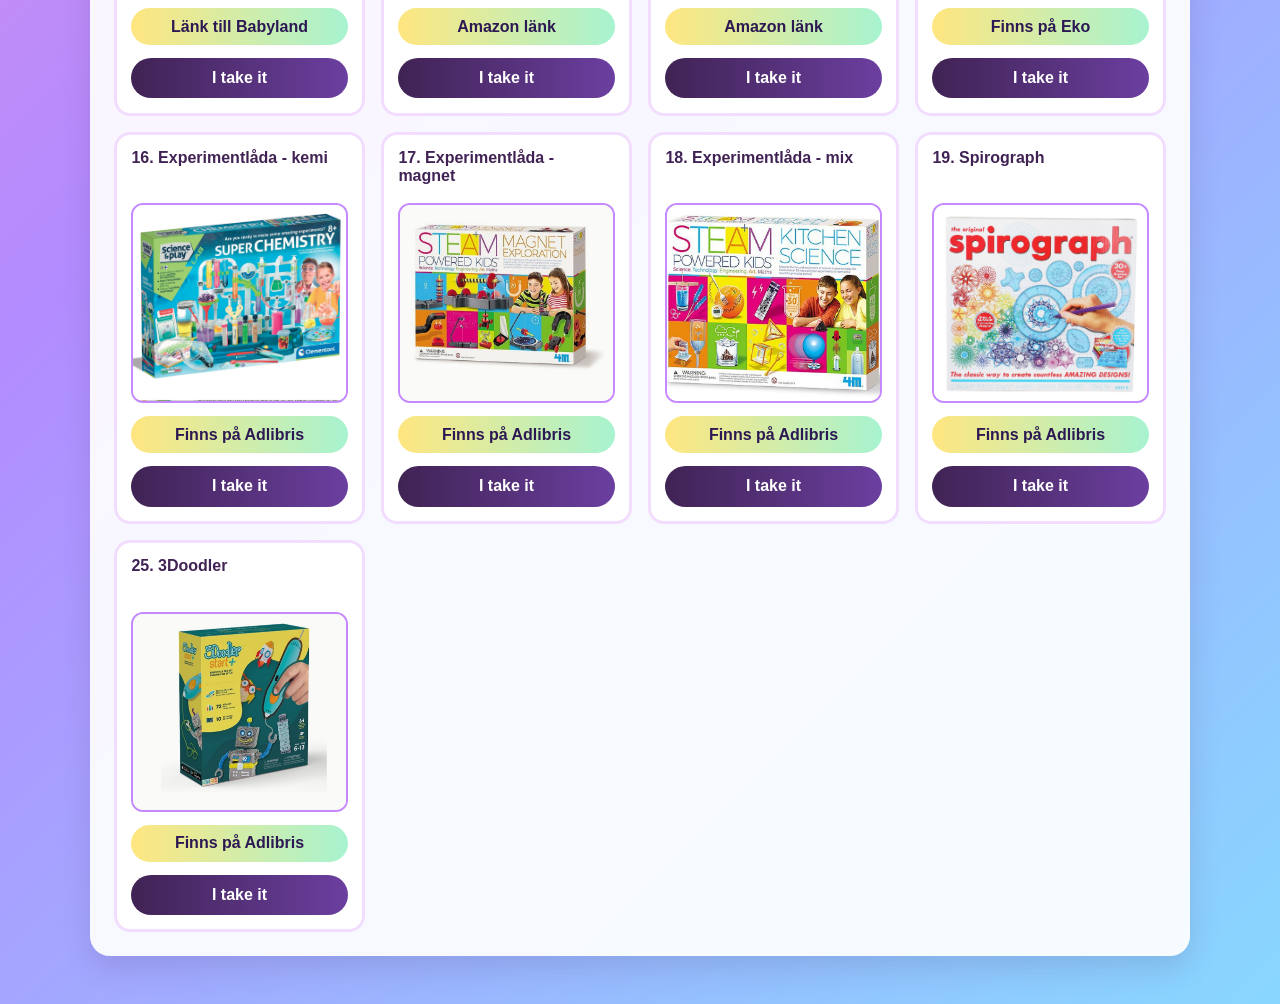
==== commit adb81461: "Update index.html" ====
--- a/index.html
+++ b/index.html
@@ -69,7 +69,7 @@
             </div></article>
 
           <article class="card"><h3>4. Microskop</h3><img class="item-image" src="Whish-list-item-4.png" />
-            <a href="https://www.amazon.se/National-Geographic-9039001-Mikroskop-Genomlysning/dp/B018TYG4VM/ref=pd_rhf_dp_s_ci_mcx_mr__d_sccl_2_1/261-9720923-4616643?pd_rd_w=oUJd1&content-id=amzn1.sym.f44f7ea7-7b97-4e35-8f3a-3ce7c85781d7%3Aamzn1.symc.1d045b80-d35b-4fcc-9d94-11663c730254&pf_rd_p=f44f7ea7-7b97-4e35-8f3a-3ce7c85781d7&pf_rd_r=QVDCA3V51NCW6KK4G2SD&pd_rd_wg=OC5ex&pd_rd_r=38a243ed-7be0-4b77-a3d1-6878836771ab&pd_rd_i=B018TYG4VM&th=1">Finns på Ica,Eko,Adlibris</a>
+            <a href="https://www.amazon.se/National-Geographic-9039001-Mikroskop-Genomlysning/dp/B018TYG4VM/ref=pd_rhf_dp_s_ci_mcx_mr__d_sccl_2_1/261-9720923-4616643?pd_rd_w=oUJd1&content-id=amzn1.sym.f44f7ea7-7b97-4e35-8f3a-3ce7c85781d7%3Aamzn1.symc.1d045b80-d35b-4fcc-9d94-11663c730254&pf_rd_p=f44f7ea7-7b97-4e35-8f3a-3ce7c85781d7&pf_rd_r=QVDCA3V51NCW6KK4G2SD&pd_rd_wg=OC5ex&pd_rd_r=38a243ed-7be0-4b77-a3d1-6878836771ab&pd_rd_i=B018TYG4VM&th=1">Amazon link</a>
             <div class="message-container">
               <form class="message-form" target="_blank" action="https://formsubmit.co/maryia.tuleika@gmail.com" method="POST">
                 <input type="hidden" name="_subject" value="item no 4" />
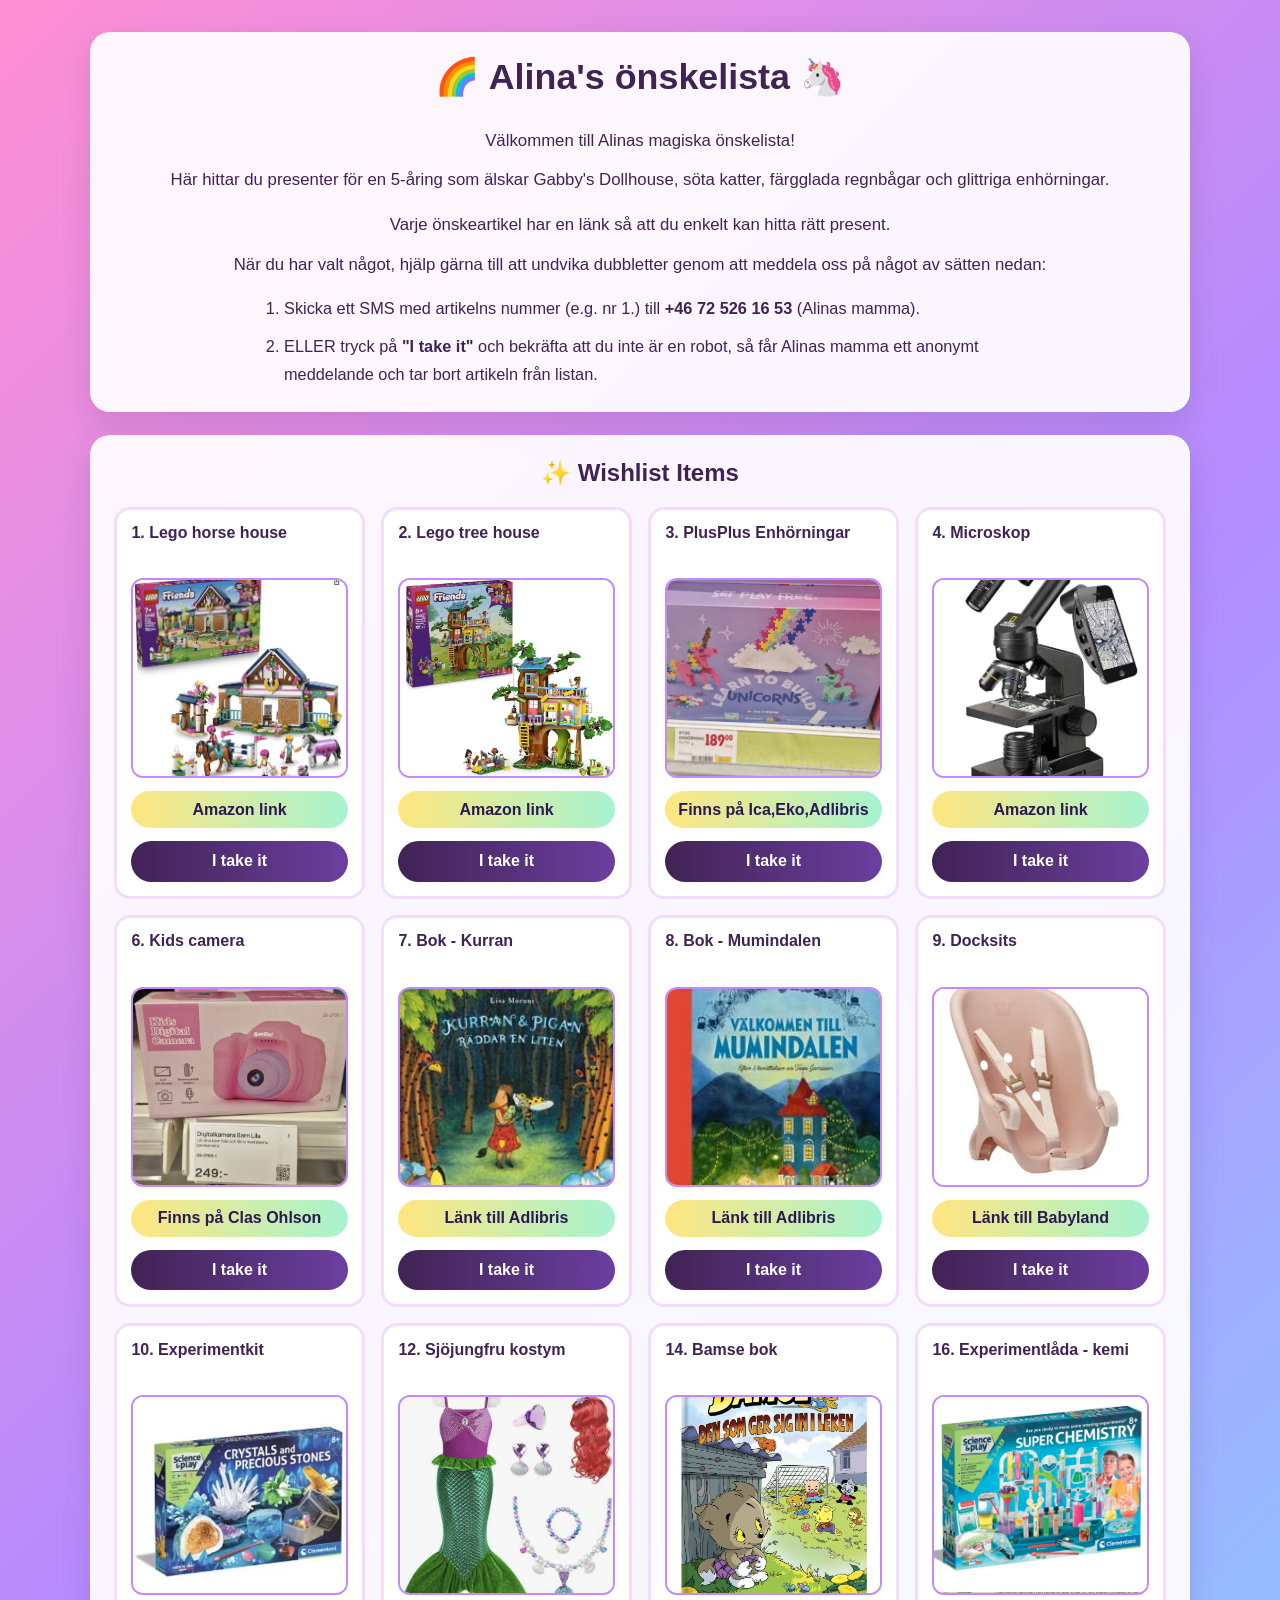
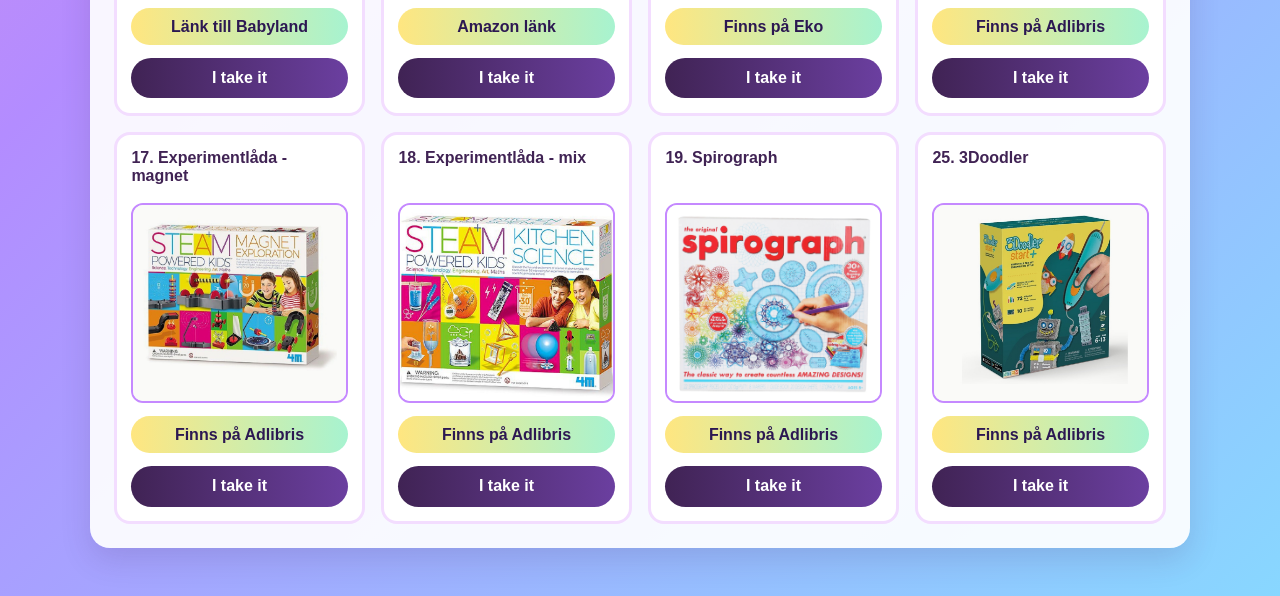
==== commit 444ffd73: "Update index.html" ====
--- a/index.html
+++ b/index.html
@@ -132,15 +132,7 @@
                 <button type="submit" class="btn btn-lg btn-dark btn-block message-button">I take it</button>
               </form>
             </div></article>
-                    <article class="card"><h3>13. Number blocks</h3><img class="item-image" src="Whish-list-item-13.png" />
-            <a href="https://www.amazon.se/Learning-Resources-LER4285-upps%C3%A4ttning-skicklighet/dp/B000URL296/ref=pd_sim_d_sccl_3_3/261-9720923-4616643?pd_rd_w=LYoTC&content-id=amzn1.sym.6800ffcd-663d-48ec-8351-ce2193cad9aa&pf_rd_p=6800ffcd-663d-48ec-8351-ce2193cad9aa&pf_rd_r=ZMMWNS619MJD71DAN32V&pd_rd_wg=ecD0K&pd_rd_r=9a82babb-1d77-4da3-8cab-692073fe2dcb&pd_rd_i=B000URL296&th=1">Amazon länk</a>
-            <div class="message-container">
-              <form class="message-form" target="_blank" action="https://formsubmit.co/maryia.tuleika@gmail.com" method="POST">
-                <input type="hidden" name="_subject" value="item no 13" />
-                <input type="hidden" name="_next" value="https://maryiat.github.io/Whish-list/thank-you.html" />
-                <button type="submit" class="btn btn-lg btn-dark btn-block message-button">I take it</button>
-              </form>
-            </div></article>
+
           <article class="card"><h3>14. Bamse bok</h3><img class="item-image" src="Whish-list-item-14.jpg"  />
             <a href="https://www.ekostormarknad.se/sortiment/bamse-den-som-ger-sig-in-i-leken-9789157034090/">Finns på Eko</a>
             <div class="message-container">
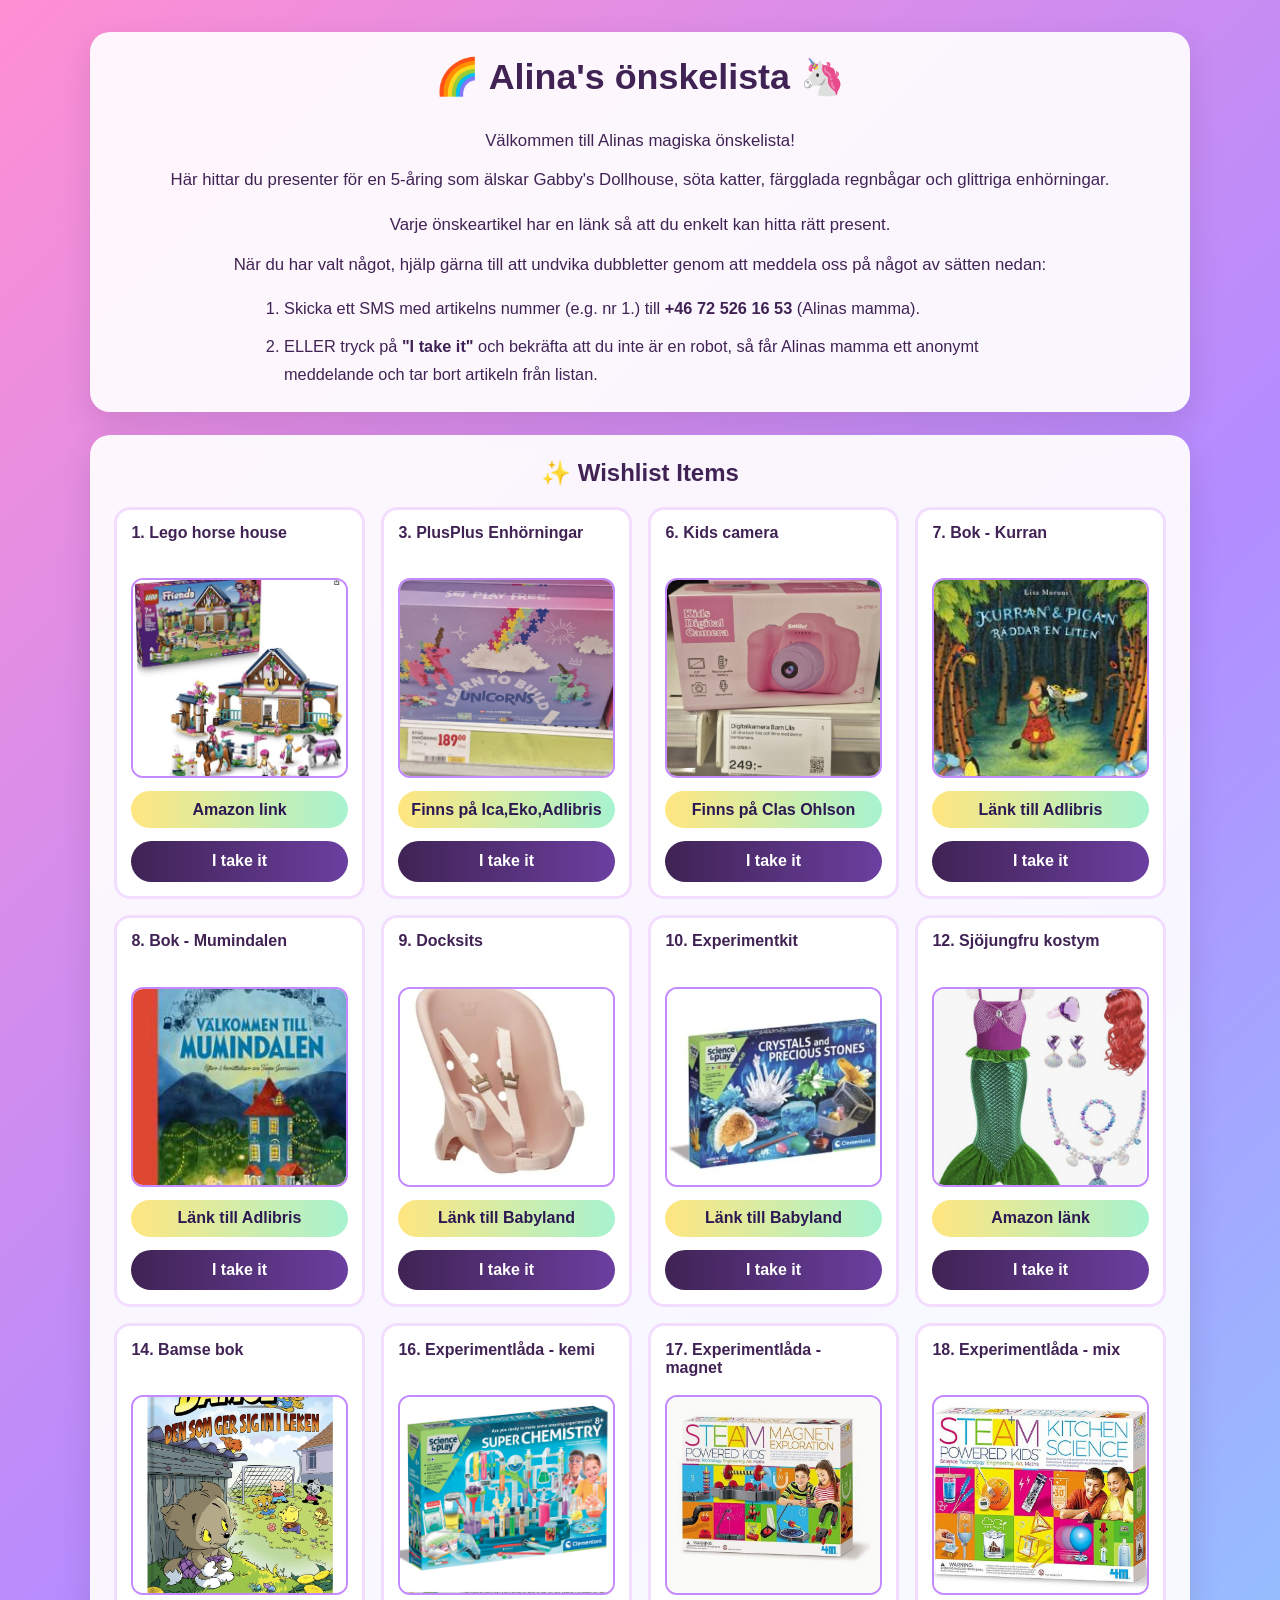
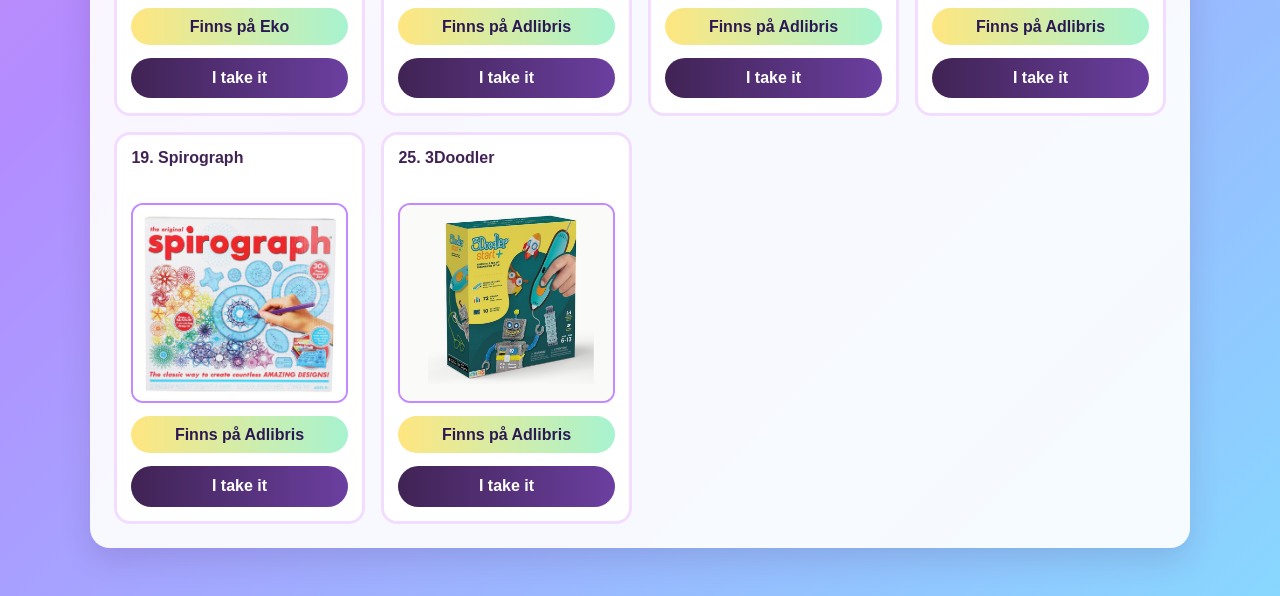
==== commit dbdfce63: "Update index.html" ====
--- a/index.html
+++ b/index.html
@@ -49,15 +49,7 @@
                 <button type="submit" class="btn btn-lg btn-dark btn-block message-button">I take it</button>
               </form>
             </div></article>
-          <article class="card"><h3>2. Lego tree house</h3><img class="item-image" src="WHish-list-item-2.png" />
-            <a href="https://www.amazon.se/LEGO-V%C3%A4nskapstr%C3%A4dkoja-L%C3%A5tsaslekar-Naturlekset-42652/dp/B0DHSCPGTZ/ref=asc_df_B0DHSCPGTZ?mcid=c8f83c436cdd3b0e9b49b807bb316415&tag=shpngadsglede-21&linkCode=df0&hvadid=719802890795&hvpos=&hvnetw=g&hvrand=15112792041895291995&hvpone=&hvptwo=&hvqmt=&hvdev=c&hvdvcmdl=&hvlocint=&hvlocphy=1012200&hvtargid=pla-2455682030877&psc=1&language=sv_SE&gad_source=1">Amazon link</a>
-            <div class="message-container">
-              <form class="message-form" target="_blank" action="https://formsubmit.co/maryia.tuleika@gmail.com" method="POST">
-                <input type="hidden" name="_subject" value="item no 2" />
-                <input type="hidden" name="_next" value="https://maryiat.github.io/Whish-list/thank-you.html" />
-                <button type="submit" class="btn btn-lg btn-dark btn-block message-button">I take it</button>
-              </form>
-            </div></article>
+
           <article class="card"><h3>3. PlusPlus Enhörningar</h3><img class="item-image" src="Whish-list-item-3.jpg" />
             <a href="https://www.adlibris.com/sv/produkt/learn-to-build-unicorns-plus-plus-51631193?article=P51631193&utm_source=google&utm_medium=cpc&utm_campaign=AR-SE%3A+Z+-+pMAX+-+Generic+-+Leksaker+-+Mid&dema_id=23063528319&gad_source=1&gad_campaignid=23063534844&gbraid=0AAAAAD_BAOdmgQ7UG6wPJEmXr1L637tAt&gclid=Cj0KCQjwpv7NBhCzARIsADkIfWxTjI-SKkKOXuuGnrK2d0hfqMaGdkNDJNjwKOOFD9L6I53JuvfwNWkaAqrXEALw_wcB">Finns på Ica,Eko,Adlibris</a>
             <div class="message-container">
@@ -68,16 +60,7 @@
               </form>
             </div></article>
 
-          <article class="card"><h3>4. Microskop</h3><img class="item-image" src="Whish-list-item-4.png" />
-            <a href="https://www.amazon.se/National-Geographic-9039001-Mikroskop-Genomlysning/dp/B018TYG4VM/ref=pd_rhf_dp_s_ci_mcx_mr__d_sccl_2_1/261-9720923-4616643?pd_rd_w=oUJd1&content-id=amzn1.sym.f44f7ea7-7b97-4e35-8f3a-3ce7c85781d7%3Aamzn1.symc.1d045b80-d35b-4fcc-9d94-11663c730254&pf_rd_p=f44f7ea7-7b97-4e35-8f3a-3ce7c85781d7&pf_rd_r=QVDCA3V51NCW6KK4G2SD&pd_rd_wg=OC5ex&pd_rd_r=38a243ed-7be0-4b77-a3d1-6878836771ab&pd_rd_i=B018TYG4VM&th=1">Amazon link</a>
-            <div class="message-container">
-              <form class="message-form" target="_blank" action="https://formsubmit.co/maryia.tuleika@gmail.com" method="POST">
-                <input type="hidden" name="_subject" value="item no 4" />
-                <input type="hidden" name="_next" value="https://maryiat.github.io/Whish-list/thank-you.html" />
-                <button type="submit" class="btn btn-lg btn-dark btn-block message-button">I take it</button>
-              </form>
-            </div></article>
-      
+     
           <article class="card"><h3>6. Kids camera</h3><img class="item-image" src="Whish-list-item-6.jpg" />
             <a href="https://www.clasohlson.com/se/Digitalkamera-for-barn,-fran-3-ar/p/39-2792-1">Finns på Clas Ohlson</a>
             <div class="message-container">
